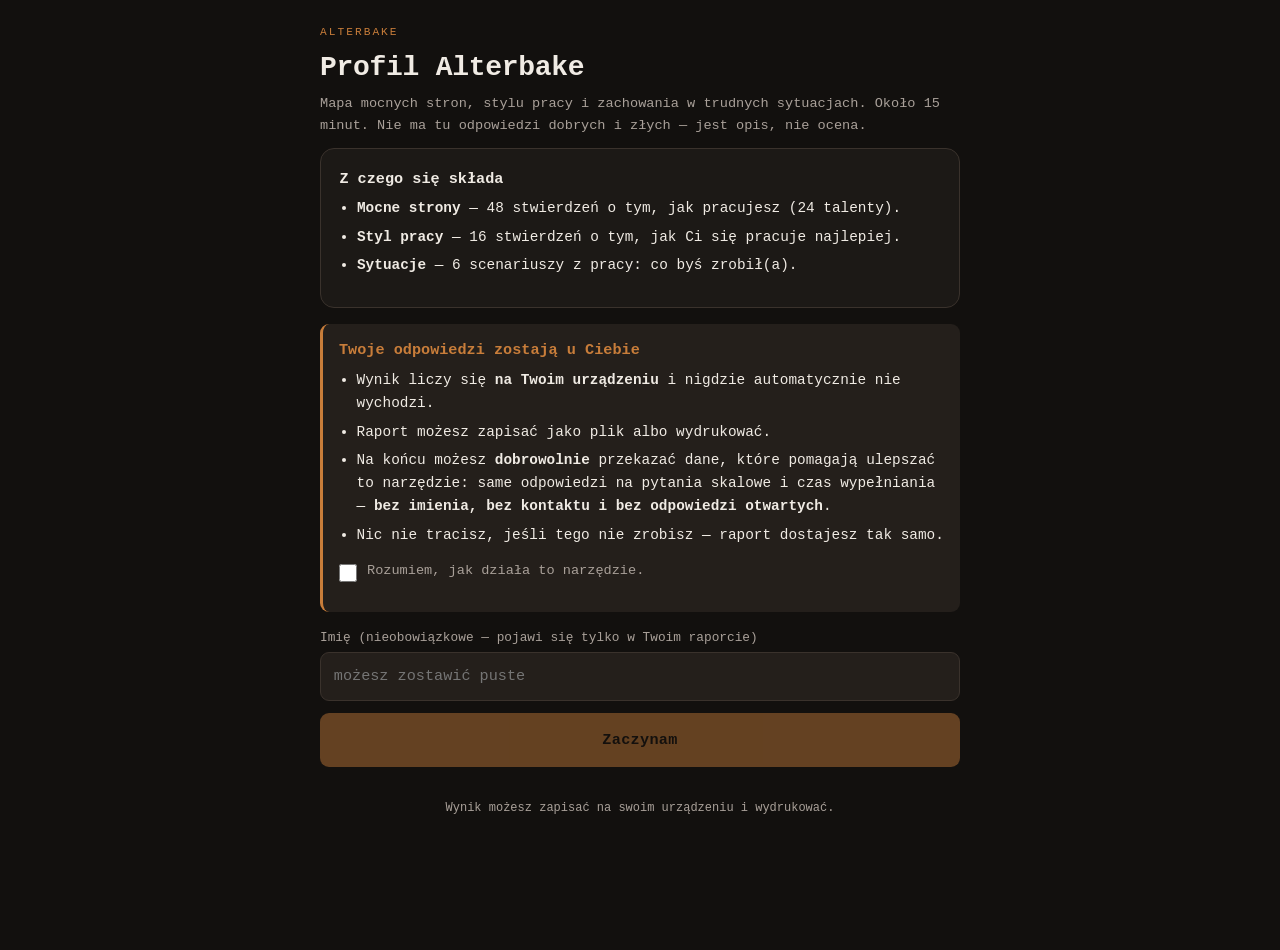
==== site/test/index.html @ a2e0cf15 "Kurs rzemiosła w standardzie podręcznikowym + izolacja kluczy Publikacja z monorepo `alterbake-os` p" ====
<!DOCTYPE html>
<html lang="pl">
<head>
<meta charset="UTF-8">
<meta name="viewport" content="width=device-width, initial-scale=1.0, viewport-fit=cover">
<meta name="robots" content="noindex">
<title>Profil Alterbake · Akademia</title>
<!--
  PROFIL ALTERBAKE — jedno narzędzie zamiast dwóch (decyzja Piotra 18.08.2026,
  wariant 4A; redteam `docs/REDTEAM-MODULY-2026-08-18.md`, M-06/M-07/M-11).

  Zastępuje Mapę Potencjału (index.html) i Profil Pracy (profil-pracy-mvp.html),
  biorąc z każdego to, czego drugi nie miał:
    · z Mapy    — pozycje odwrócone, wykrywanie sprzeczności z tiebreakerami,
                  ocena wiarygodności próbki, wymiary charakteru,
    · z Profilu — scenariusze sytuacyjne.
  Pytania otwarte usunięte 20.08.2026 (decyzja Piotra; redteam
  docs/REDTEAM-PROFIL-2026-08-20.md) — materiał do rozmowy niosą pytania
  pogłębiające w raporcie, zadawane na żywo, nie w formularzu.

  Trzy pliki, jedna odpowiedzialność każdy:
    profil/dane.js    — treść (GENEROWANA ze źródeł: tools/generuj-dane-profilu.mjs),
    profil/scoring.js — punktacja (moduł z testami: profil/scoring.test.mjs),
    ten plik          — przebieg i raport.

  Dwa reżimy danych (decyzja Piotra):
    · zespol    — pełny wynik trafia do właściciela: to jest warunek używania
                  narzędzia w pracy i mówimy o tym wprost przed startem,
    · publiczny — raport zostaje u osoby badanej; przekazanie danych do
                  ulepszania narzędzia jest DOBROWOLNE, anonimowe i bez
                  odpowiedzi otwartych. Wersja publiczna Akademii jest
                  generowana z tego pliku (tools/generuj-profil-publiczny.mjs).
-->
<style>
*,*::before,*::after{box-sizing:border-box;margin:0;padding:0}
:root{
  --tlo:#12100e; --karta:#1c1916; --karta-2:#241f1b;
  --tekst:#f0ebe4; --tekst-cichy:#a9a099; --linia:#3a322c;
  --akcent:#c87d3a; --akcent-tlo:rgba(200,125,58,.14);
  --ok:#5ab87a; --uwaga:#d9a441; --alarm:#c85a5a;
  --r:14px; --r-s:9px;
}
body{
  font-family:ui-monospace,'SF Mono',Menlo,Consolas,monospace;
  background:var(--tlo); color:var(--tekst); line-height:1.6;
  min-height:100vh;min-height:100dvh; padding:0 0 4rem;
  -webkit-text-size-adjust:100%;
}
.ekran{display:none;padding:1.5rem 1rem 2rem}
.ekran.aktywny{display:block}
.kontener{max-width:640px;margin:0 auto}
.kontener-szeroki{max-width:880px;margin:0 auto}

h1{font-size:clamp(1.3rem,5vw,1.75rem);font-weight:700;line-height:1.25;margin-bottom:.5rem;letter-spacing:-.01em}
h2{font-size:1.1rem;font-weight:700;margin:1.5rem 0 .6rem}
h3{font-size:.95rem;font-weight:700;margin-bottom:.35rem}
p{margin-bottom:.75rem}
.nadtytul{font-size:.7rem;letter-spacing:.18em;text-transform:uppercase;color:var(--akcent);margin-bottom:.5rem}
.cichy{color:var(--tekst-cichy);font-size:.85rem}
.mini{font-size:.78rem}

.karta{background:var(--karta);border:1px solid var(--linia);border-radius:var(--r);padding:1.1rem 1.15rem;margin-bottom:1rem}
.karta-akcent{border-color:var(--akcent);background:var(--akcent-tlo)}

button{font:inherit;cursor:pointer;border:none;border-radius:var(--r-s);transition:filter .15s,border-color .15s}
button:disabled{opacity:.45;cursor:not-allowed}
.glowny{width:100%;background:var(--akcent);color:#17120d;font-weight:700;padding:.95rem 1rem;font-size:.95rem;letter-spacing:.02em}
.glowny:hover:not(:disabled){filter:brightness(1.08)}
.drugi{background:transparent;color:var(--tekst);border:1px solid var(--linia);padding:.7rem 1rem;font-size:.85rem}
.drugi:hover{border-color:var(--akcent)}
/* Wybór przy wznowieniu przerwanego podejścia: na telefonie jeden pod drugim,
   na szerokim ekranie obok siebie — oba muszą być równie łatwe do trafienia,
   bo żaden nie jest „tym właściwym". */
.rzad-akcji{display:flex;gap:.6rem;flex-wrap:wrap;margin-top:.8rem}
.rzad-akcji button{flex:1 1 12rem;min-height:44px}
.rzad{display:flex;gap:.5rem;flex-wrap:wrap;margin-top:.75rem}
.rzad>button{flex:1 1 auto;min-width:9rem}

label{display:block;margin-bottom:.75rem}
label>span{display:block;font-size:.8rem;color:var(--tekst-cichy);margin-bottom:.25rem}
input[type=text],input[type=email],textarea,select{
  width:100%;font:inherit;font-size:.95rem;padding:.7rem .8rem;border-radius:var(--r-s);
  background:var(--karta-2);border:1px solid var(--linia);color:var(--tekst)
}
input:focus,textarea:focus,select:focus{outline:2px solid var(--akcent);outline-offset:1px}
textarea{min-height:5.5rem;resize:vertical;line-height:1.5}

.postep{height:4px;background:var(--linia);border-radius:2px;margin-bottom:1.25rem;overflow:hidden}
.postep-wypelnienie{height:100%;background:var(--akcent);transition:width .3s ease}
.licznik{font-size:.75rem;color:var(--tekst-cichy);margin-bottom:.4rem;letter-spacing:.05em}

.pytanie{font-size:1.05rem;line-height:1.5;margin-bottom:.35rem}
.podpowiedz{font-size:.78rem;color:var(--tekst-cichy);margin-bottom:1rem;padding-left:.7rem;border-left:2px solid var(--linia)}
.skala{display:flex;flex-direction:column;gap:.4rem}
.skala button{background:var(--karta-2);border:1px solid var(--linia);color:var(--tekst);
  padding:.8rem .9rem;text-align:left;display:flex;align-items:center;gap:.7rem;font-size:.9rem}
.skala button:hover{border-color:var(--akcent)}
.skala button.wybrany{border-color:var(--akcent);background:var(--akcent-tlo)}
.skala .ikona{width:2.1rem;color:var(--akcent);font-size:.8rem;flex:none}

.opcja{background:var(--karta-2);border:1px solid var(--linia);color:var(--tekst);
  padding:.85rem .9rem;text-align:left;width:100%;margin-bottom:.5rem;font-size:.9rem;line-height:1.45}
.opcja:hover{border-color:var(--akcent)}
.opcja.wybrany{border-color:var(--akcent);background:var(--akcent-tlo)}

.pasek-obszaru{margin-bottom:.85rem}
.pasek-glowa{display:flex;justify-content:space-between;align-items:baseline;font-size:.85rem;margin-bottom:.25rem;gap:.5rem}
.pasek-glowa b{font-weight:700}
.pasek-tor{height:8px;background:var(--karta-2);border-radius:4px;overflow:hidden}
.pasek-wyp{height:100%;background:var(--akcent);border-radius:4px}
.pasek-wyp.mocny{background:var(--ok)}
.pasek-wyp.slaby{background:var(--uwaga)}

.os{margin-bottom:.9rem}
.os-glowa{display:flex;justify-content:space-between;font-size:.75rem;color:var(--tekst-cichy);margin-bottom:.2rem}
.os-tor{position:relative;height:6px;background:var(--karta-2);border-radius:3px}
.os-srodek{position:absolute;left:50%;top:-3px;width:1px;height:12px;background:var(--linia)}
.os-kropka{position:absolute;top:-3px;width:12px;height:12px;border-radius:50%;background:var(--akcent);transform:translateX(-50%)}
.os-nazwa{font-size:.85rem;font-weight:700;margin-bottom:.25rem}

.plakietka{display:inline-block;font-size:.7rem;font-weight:700;letter-spacing:.04em;
  padding:.2rem .55rem;border-radius:999px;background:var(--akcent-tlo);color:var(--akcent);margin-left:.4rem}
.plakietka.ok{background:rgba(90,184,122,.16);color:var(--ok)}
.plakietka.uwaga{background:rgba(217,164,65,.16);color:var(--uwaga)}
.plakietka.alarm{background:rgba(200,90,90,.16);color:var(--alarm)}

ul,ol{margin:0 0 .75rem 1.1rem}
li{margin-bottom:.35rem;font-size:.9rem}
.lista-czysta{list-style:none;margin-left:0}

.zgoda{background:var(--karta-2);border-left:3px solid var(--akcent);padding:.9rem 1rem;border-radius:var(--r-s);margin-bottom:1rem}
.zgoda h3{color:var(--akcent)}
.zgoda ul{margin-top:.4rem}
.pole-zgody{display:flex;gap:.6rem;align-items:flex-start;margin-top:.9rem;cursor:pointer}
.pole-zgody input{width:1.15rem;height:1.15rem;margin-top:.15rem;flex:none;accent-color:var(--akcent)}
.pole-zgody span{font-size:.85rem;line-height:1.45}

.stopka-info{font-size:.75rem;color:var(--tekst-cichy);text-align:center;margin-top:2rem;line-height:1.6}
.komunikat{padding:.7rem .9rem;border-radius:var(--r-s);font-size:.85rem;margin-top:.75rem}
.komunikat.ok{background:rgba(90,184,122,.14);color:var(--ok)}
.komunikat.uwaga{background:rgba(217,164,65,.14);color:var(--uwaga)}

@media print{
  body{background:#fff;color:#000}
  .ekran{display:none!important}
  .ekran.aktywny{display:block!important}
  button,.bez-druku{display:none!important}
  .karta{border:1px solid #ccc;background:#fff;break-inside:avoid}
  .cichy,.mini{color:#444}
}
</style>
</head>
<body>

<!-- ══════════ 1. START + ZGODA ══════════ -->
<section id="ekran-start" class="ekran aktywny">
  <div class="kontener">
    <div class="nadtytul">Alterbake</div>
    <h1>Profil Alterbake</h1>
    <p class="cichy">Mapa mocnych stron, stylu pracy i zachowania w trudnych sytuacjach.
      Około 15 minut. Nie ma tu odpowiedzi dobrych i złych — jest opis, nie ocena.</p>

    <div class="karta">
      <h3>Z czego się składa</h3>
      <ul>
        <li><b>Mocne strony</b> — 48 stwierdzeń o tym, jak pracujesz (24 talenty).</li>
        <li><b>Styl pracy</b> — 16 stwierdzeń o tym, jak Ci się pracuje najlepiej.</li>
        <li><b>Sytuacje</b> — 6 scenariuszy z pracy: co byś zrobił(a).</li>
      </ul>
    </div>

    <div id="blok-wznowienia"></div>

    <div id="blok-zgody"></div>

    <div id="pola-osoby">
      <label><span>Imię (jak mamy się do Ciebie zwracać)</span>
        <input type="text" id="pole-imie" autocomplete="given-name" maxlength="60" placeholder="np. Anna"></label>
      <label><span>Stanowisko lub rola</span>
        <input type="text" id="pole-rola" autocomplete="organization-title" maxlength="60" placeholder="np. Obsługa / Piekarz"></label>
    </div>

    <button class="glowny" id="btn-start" disabled>Zaczynam</button>
    <p class="stopka-info">Wynik możesz zapisać na swoim urządzeniu i wydrukować.</p>
  </div>
</section>

<!-- ══════════ 2. ANKIETA (talenty, charakter) ══════════ -->
<section id="ekran-ankieta" class="ekran">
  <div class="kontener">
    <div class="licznik" id="ankieta-licznik"></div>
    <div class="postep"><div class="postep-wypelnienie" id="ankieta-postep"></div></div>
    <div class="karta">
      <div class="pytanie" id="ankieta-tresc"></div>
      <div class="podpowiedz" id="ankieta-podpowiedz"></div>
      <div class="skala" id="ankieta-skala"></div>
    </div>
    <div class="rzad">
      <button class="drugi" id="ankieta-wstecz">← Poprzednie</button>
    </div>
  </div>
</section>

<!-- ══════════ 3. TIEBREAKERY ══════════ -->
<section id="ekran-tiebreak" class="ekran">
  <div class="kontener">
    <div class="licznik" id="tb-licznik"></div>
    <div class="karta karta-akcent">
      <h3>Dopytujemy o konkret</h3>
      <p class="mini">Twoje odpowiedzi w tym obszarze wskazywały w dwie strony naraz.
        To normalne — deklaracja o sobie bywa mniej dokładna niż wspomnienie konkretnej sytuacji.
        Dlatego pytamy o to, co się wydarzyło.</p>
    </div>
    <div class="karta">
      <div class="pytanie" id="tb-tresc"></div>
      <div class="podpowiedz" id="tb-podpowiedz"></div>
      <div id="tb-opcje"></div>
    </div>
  </div>
</section>

<!-- ══════════ 4. SCENARIUSZE ══════════ -->
<section id="ekran-scenariusze" class="ekran">
  <div class="kontener">
    <div class="licznik" id="sc-licznik"></div>
    <div class="postep"><div class="postep-wypelnienie" id="sc-postep"></div></div>
    <div class="karta">
      <div class="pytanie" id="sc-tresc"></div>
      <p class="podpowiedz">Wybierz to, co realnie byś zrobił(a) — nie to, co brzmi najlepiej.</p>
      <div id="sc-opcje"></div>
    </div>
  </div>
</section>

<!-- ══════════ 5. RAPORT ══════════ -->
<section id="ekran-raport" class="ekran">
  <div class="kontener-szeroki" id="raport-tresc"></div>
</section>

<script src="profil/dane.js"></script>
<script src="profil/scoring.js"></script>
<script>
(function () {
  "use strict";

  var D = window.ProfilDane, S = window.ProfilScoring;
  var KLUCZ_WYNIKOW = "akademia_work_profile_wyniki_v1";
  var KLUCZ_ROBOCZY = "akademia_profil_stan_v1";

  /* REŻIM: „zespol" w firmowym OS, „publiczny" w wersji dla osób z zewnątrz.
     Wersję publiczną generuje tools/generuj-profil-publiczny.mjs, podmieniając
     tę stałą i klucze zapisu — treść i punktacja zostają te same, żeby kopie
     nie mogły się rozjechać (redteam M-06). */
  var REZIM = "publiczny";

  var stan = {
    imie: "", rola: "",
    odpowiedzi: {},        /* stwierdzenia talentów i charakteru */
    tiebreakery: {},       /* talent → agree|dk|disagree */
    scenariusze: {},       /* id scenariusza → id opcji */
    kolejnosc: [],         /* wylosowana kolejność pozycji ankiety */
    doRozstrzygniecia: [],
    krok: 0, krokTb: 0, krokSc: 0,
    start: null,
    zapisano: null,        /* kiedy ostatnio zapisano stan roboczy (wznowienie) */
    zgodaPrzekazania: false
  };

  /* ── narzędzia ── */
  function el(id) { return document.getElementById(id); }
  function esc(s) {
    return String(s == null ? "" : s).replace(/[&<>"]/g, function (c) {
      return { "&": "&amp;", "<": "&lt;", ">": "&gt;", '"': "&quot;" }[c];
    });
  }
  function pokaz(idEkranu) {
    var ekrany = document.querySelectorAll(".ekran");
    for (var i = 0; i < ekrany.length; i++) ekrany[i].classList.remove("aktywny");
    el(idEkranu).classList.add("aktywny");
    window.scrollTo(0, 0);
  }
  /* Tasowanie Fishera–Yatesa: stała kolejność pozwalała zapamiętać ciąg
     odpowiedzi i porównywać wyniki między osobami po samej pozycji. */
  function potasuj(tab) {
    var t = tab.slice();
    for (var i = t.length - 1; i > 0; i--) {
      var j = Math.floor(Math.random() * (i + 1));
      var x = t[i]; t[i] = t[j]; t[j] = x;
    }
    return t;
  }
  /* Stan roboczy niesie ZNACZNIK ZAPISU, bo bez niego wznowienie fałszowałoby
     wiarygodność: ocena liczy sekundy na pozycję z `stan.start`, czyli z zegara
     ściennego. Test przerwany na dwie godziny wyszedłby „rozważny", choć nikt
     przy nim wtedy nie siedział. Przy wznowieniu przesuwamy `start` o długość
     przerwy — mierzony zostaje CZAS PRZY TEŚCIE, nie czas od rozpoczęcia. */
  function zapiszRoboczy() {
    try {
      stan.zapisano = Date.now();
      localStorage.setItem(KLUCZ_ROBOCZY, JSON.stringify(stan));
    } catch (e) {}
  }
  function wyczyscRoboczy() {
    try { localStorage.removeItem(KLUCZ_ROBOCZY); } catch (e) {}
  }

  /* ── 1. START ── */
  var TEKST_ZGODY = {
    zespol: {
      naglowek: "Co się dzieje z Twoimi odpowiedziami",
      punkty: [
        "Pełny wynik — wszystkie odpowiedzi i wynik liczbowy — trafia do <b>Piotra (właściciela Alterbake)</b>.",
        "Służy do rozmowy o Twojej pracy i rozwoju: dobierania zadań, planu szkoleń i tego, jak z Tobą pracować.",
        "Wynik <b>nie jest oceną pracy</b> ani podstawą decyzji kadrowej sam z siebie — jest punktem wyjścia do rozmowy.",
        "Test możesz powtórzyć po kilku tygodniach, żeby zobaczyć zmianę."
      ],
      zgoda: "Rozumiem, że mój wynik razem z odpowiedziami trafia do właściciela i będzie używany do rozmowy o mojej pracy i rozwoju."
    },
    publiczny: {
      naglowek: "Twoje odpowiedzi zostają u Ciebie",
      punkty: [
        "Wynik liczy się <b>na Twoim urządzeniu</b> i nigdzie automatycznie nie wychodzi.",
        "Raport możesz zapisać jako plik albo wydrukować.",
        "Na końcu możesz <b>dobrowolnie</b> przekazać dane, które pomagają ulepszać to narzędzie: same odpowiedzi na pytania skalowe i czas wypełniania — <b>bez imienia, bez kontaktu i bez odpowiedzi otwartych</b>.",
        "Nic nie tracisz, jeśli tego nie zrobisz — raport dostajesz tak samo."
      ],
      zgoda: "Rozumiem, jak działa to narzędzie."
    }
  };

  /* ── WZNOWIENIE PRZERWANEGO PODEJŚCIA (PROFIL-WZNOW) ──
     Do 23.08.2026 stan roboczy był ZAPISYWANY i KASOWANY, ale nigdy nie
     odczytywany — odświeżenie strony w połowie kasowało wszystko. Przy 64
     stwierdzeniach, 6 sytuacjach i wypełnianiu na TELEFONIE to nie jest
     przypadek brzegowy: system operacyjny sam ubija kartę w tle, gdy zadzwoni
     telefon albo ktoś przełączy aplikację.

     [ZAŁOŻENIE] Okno wznowienia: 24 godziny. Krócej byłoby wrogie (ktoś wraca
     po zmianie), dłużej — nieuczciwe: odpowiedzi sprzed tygodnia to inny
     nastrój i w praktyce inna osoba. Do rozstrzygnięcia przez Piotra razem
     z pytaniem, czy test ma być robiony ZA JEDNYM RAZEM (PROFIL-WZNOW).

     Wyboru NIE podejmujemy za człowieka: pokazujemy, ile ma zrobione i sprzed
     kiedy, i pytamy. Ciche wznowienie mieszałoby dwa podejścia bez jego wiedzy. */
  var OKNO_WZNOWIENIA_MS = 24 * 60 * 60 * 1000;

  function czytajRoboczy() {
    try {
      var surowy = localStorage.getItem(KLUCZ_ROBOCZY);
      if (!surowy) return null;
      var z = JSON.parse(surowy);
      if (!z || typeof z !== "object") return null;
      /* Bez kolejności i bez znacznika czasu nie ma czego wznawiać — taki wpis
         pochodzi sprzed tej wersji albo jest uszkodzony. */
      if (!z.kolejnosc || !z.kolejnosc.length || !z.zapisano) return null;
      if (Date.now() - z.zapisano > OKNO_WZNOWIENIA_MS) return null;
      var ile = Object.keys(z.odpowiedzi || {}).length;
      if (!ile) return null;
      return { stan: z, odpowiedzi: ile, wszystkich: z.kolejnosc.length, przerwa: Date.now() - z.zapisano };
    } catch (e) { return null; }
  }

  function odKiedy(ms) {
    var min = Math.round(ms / 60000);
    if (min < 1) return "przed chwilą";
    if (min < 60) return "sprzed " + min + " min";
    var godz = Math.round(min / 60);
    return godz === 1 ? "sprzed godziny" : "sprzed " + godz + " godz.";
  }

  /* Który ekran ma wrócić — ten, na którym człowiek skończył. */
  function ekranStanu(z) {
    if (z.krok < z.kolejnosc.length) return "ankieta";
    if ((z.doRozstrzygniecia || []).length && z.krokTb < z.doRozstrzygniecia.length) return "tiebreak";
    return "scenariusze";
  }

  function rysujWznowienie() {
    var w = czytajRoboczy();
    var box = el("blok-wznowienia");
    if (!box) return;
    if (!w) { box.innerHTML = ""; return; }
    box.innerHTML =
      '<div class="zgoda"><h3>Masz zaczęty profil</h3>' +
      "<p>Odpowiedzi " + odKiedy(w.przerwa) + ": <b>" + w.odpowiedzi + " z " + w.wszystkich +
      "</b>. Możesz wrócić tam, gdzie skończył(a)eś, albo zacząć od nowa.</p>" +
      '<div class="rzad-akcji">' +
      '<button class="glowny" id="btn-wznow">Wróć do zaczętego</button>' +
      '<button class="drugi" id="btn-od-nowa">Zacznij od nowa</button></div></div>';

    el("btn-wznow").addEventListener("click", function () {
      var z = w.stan;
      /* Przerwa nie może udawać namysłu — przesuwamy start o jej długość,
         więc „sekund na pozycję" dalej mierzy czas PRZY teście. */
      z.start = (z.start || Date.now()) + (Date.now() - z.zapisano);
      for (var k in z) if (Object.prototype.hasOwnProperty.call(z, k)) stan[k] = z[k];
      var gdzie = ekranStanu(stan);
      if (gdzie === "ankieta") { pokaz("ekran-ankieta"); rysujAnkiete(); }
      else if (gdzie === "tiebreak") { pokaz("ekran-tiebreak"); rysujTiebreak(); }
      else { pokaz("ekran-scenariusze"); rysujScenariusz(); }
    });
    el("btn-od-nowa").addEventListener("click", function () {
      wyczyscRoboczy();
      box.innerHTML = "";
    });
  }

  function rysujStart() {
    var t = TEKST_ZGODY[REZIM];
    el("blok-zgody").innerHTML =
      '<div class="zgoda"><h3>' + esc(t.naglowek) + "</h3><ul>" +
      t.punkty.map(function (p) { return "<li>" + p + "</li>"; }).join("") +
      "</ul>" +
      '<label class="pole-zgody"><input type="checkbox" id="pole-zgoda">' +
      "<span>" + esc(t.zgoda) + "</span></label></div>";

    if (REZIM === "publiczny") {
      /* Osoba spoza firmy nie musi się przedstawiać — imię nie jest do
         niczego potrzebne, a każde zbierane pole trzeba umieć uzasadnić. */
      el("pola-osoby").innerHTML =
        '<label><span>Imię (nieobowiązkowe — pojawi się tylko w Twoim raporcie)</span>' +
        '<input type="text" id="pole-imie" maxlength="60" placeholder="możesz zostawić puste"></label>';
    }

    var zgoda = el("pole-zgoda"), btn = el("btn-start");
    zgoda.addEventListener("change", function () { btn.disabled = !zgoda.checked; });
    btn.addEventListener("click", function () {
      stan.imie = (el("pole-imie") && el("pole-imie").value.trim()) || "";
      stan.rola = (el("pole-rola") && el("pole-rola").value.trim()) || "";
      stan.start = Date.now();
      /* Talenty i charakter idą w jednej, wspólnie potasowanej serii —
         przeplecenie utrudnia „strategię" typu odpowiadam wszędzie tak samo. */
      stan.kolejnosc = potasuj(
        D.STWIERDZENIA.map(function (s) { return { rodzaj: "talent", poz: s }; })
          .concat(D.STWIERDZENIA_CHARAKTERU.map(function (s) { return { rodzaj: "charakter", poz: s }; }))
      );
      stan.krok = 0;
      pokaz("ekran-ankieta");
      rysujAnkiete();
    });
  }

  /* ── 2. ANKIETA ── */
  function rysujAnkiete() {
    var poz = stan.kolejnosc[stan.krok];
    if (!poz) return przejdzDoTiebreakerow();
    var s = poz.poz;
    el("ankieta-licznik").textContent = "Pytanie " + (stan.krok + 1) + " z " + stan.kolejnosc.length;
    el("ankieta-postep").style.width = ((stan.krok / stan.kolejnosc.length) * 100) + "%";
    el("ankieta-tresc").textContent = s.tekst;
    var podpowiedz = s.podpowiedz || "";
    el("ankieta-podpowiedz").textContent = podpowiedz;
    el("ankieta-podpowiedz").style.display = podpowiedz ? "" : "none";

    var wybrane = stan.odpowiedzi[s.id];
    el("ankieta-skala").innerHTML = D.LIKERT.map(function (o) {
      return '<button data-v="' + esc(o.v) + '"' + (wybrane === o.v ? ' class="wybrany"' : "") + ">" +
        '<span class="ikona">' + esc(o.ico) + "</span><span>" + esc(o.lbl) + "</span></button>";
    }).join("");

    Array.prototype.forEach.call(el("ankieta-skala").querySelectorAll("button"), function (b) {
      b.addEventListener("click", function () {
        stan.odpowiedzi[s.id] = b.getAttribute("data-v");
        stan.krok++;
        zapiszRoboczy();
        rysujAnkiete();
      });
    });
    el("ankieta-wstecz").style.visibility = stan.krok > 0 ? "visible" : "hidden";
  }

  el("ankieta-wstecz").addEventListener("click", function () {
    if (stan.krok > 0) { stan.krok--; rysujAnkiete(); }
  });

  /* ── 3. TIEBREAKERY (tylko dla sprzecznych talentów) ── */
  function przejdzDoTiebreakerow() {
    var stwierdzeniaTalentow = D.STWIERDZENIA;
    stan.doRozstrzygniecia = S.talentySprzeczne(stwierdzeniaTalentow, stan.odpowiedzi)
      .filter(function (t) {
        return D.TIEBREAKERY.some(function (tb) { return tb.t === t; });
      });
    stan.krokTb = 0;
    if (!stan.doRozstrzygniecia.length) return przejdzDoScenariuszy();
    pokaz("ekran-tiebreak");
    rysujTiebreak();
  }

  function rysujTiebreak() {
    var talent = stan.doRozstrzygniecia[stan.krokTb];
    if (!talent) return przejdzDoScenariuszy();
    var tb = D.TIEBREAKERY.filter(function (x) { return x.t === talent; })[0];
    el("tb-licznik").textContent = "Dopytanie " + (stan.krokTb + 1) + " z " + stan.doRozstrzygniecia.length;
    el("tb-tresc").textContent = tb.txt;
    el("tb-podpowiedz").textContent = tb.ex || tb.hint || "";

    var opcje = [
      { v: "agree", txt: tb.a },
      { v: "disagree", txt: tb.b }
    ];
    if (tb.m) opcje.push({ v: "dk", txt: tb.m });
    else opcje.push({ v: "dk", txt: "Nie potrafię tego jednoznacznie powiedzieć" });

    el("tb-opcje").innerHTML = opcje.map(function (o) {
      return '<button class="opcja" data-v="' + esc(o.v) + '">' + esc(o.txt) + "</button>";
    }).join("");
    Array.prototype.forEach.call(el("tb-opcje").querySelectorAll("button"), function (b) {
      b.addEventListener("click", function () {
        stan.tiebreakery[talent] = b.getAttribute("data-v");
        stan.krokTb++;
        zapiszRoboczy();
        rysujTiebreak();
      });
    });
  }

  /* ── 4. SCENARIUSZE ── */
  function przejdzDoScenariuszy() {
    stan.krokSc = 0;
    pokaz("ekran-scenariusze");
    rysujScenariusz();
  }

  function rysujScenariusz() {
    var sc = D.SCENARIUSZE[stan.krokSc];
    if (!sc) return policzIPokaz();
    el("sc-licznik").textContent = "Sytuacja " + (stan.krokSc + 1) + " z " + D.SCENARIUSZE.length;
    el("sc-postep").style.width = ((stan.krokSc / D.SCENARIUSZE.length) * 100) + "%";
    el("sc-tresc").textContent = sc.tresc;
    /* Kolejność opcji losowana przy każdym podejściu — inaczej „pierwsza
       zwykle jest najlepsza" staje się skuteczną strategią bez czytania. */
    el("sc-opcje").innerHTML = potasuj(sc.opcje).map(function (o) {
      return '<button class="opcja" data-id="' + esc(o.id) + '">' + esc(o.tekst) + "</button>";
    }).join("");
    Array.prototype.forEach.call(el("sc-opcje").querySelectorAll("button"), function (b) {
      b.addEventListener("click", function () {
        stan.scenariusze[sc.id] = b.getAttribute("data-id");
        stan.krokSc++;
        zapiszRoboczy();
        rysujScenariusz();
      });
    });
  }

  /* ── 5. WYNIK I RAPORT ── */
  function policz() {
    var idTalentow = Object.keys(D.TALENTY);
    var idObszarow = Object.keys(D.OBSZARY);
    var talenty = S.policzTalenty(D.STWIERDZENIA, stan.odpowiedzi, idTalentow);
    talenty = S.zastosujTiebreakery(talenty, stan.tiebreakery);
    var charakter = S.policzCharakter(D.STWIERDZENIA_CHARAKTERU, stan.odpowiedzi, Object.keys(D.WYMIARY_CHARAKTERU));
    var zeScenariuszy = S.policzScenariusze(D.SCENARIUSZE, stan.scenariusze, idObszarow);
    var obszary = S.policzObszary(talenty, zeScenariuszy, D.MAPOWANIE_OBSZAROW);

    var pozycji = stan.kolejnosc.length;
    var odpowiedzi = Object.keys(stan.odpowiedzi).length;
    var niewiem = Object.keys(stan.odpowiedzi).filter(function (k) { return stan.odpowiedzi[k] === "n"; }).length;
    var wiarygodnosc = S.ocenWiarygodnosc({
      pozycji: pozycji,
      odpowiedzi: odpowiedzi,
      niewiem: niewiem,
      sekundy: stan.start ? Math.round((Date.now() - stan.start) / 1000) : 0,
      nierozwiazaneSprzecznosci: stan.doRozstrzygniecia.filter(function (t) {
        return !stan.tiebreakery[t];
      }).length
    });
    return { talenty: talenty, charakter: charakter, zeScenariuszy: zeScenariuszy, obszary: obszary, wiarygodnosc: wiarygodnosc };
  }

  function archetyp(talenty) {
    var najlepszy = null;
    D.ARCHETYPY.forEach(function (a) {
      var rdzen = a.core.filter(function (t) { return typeof talenty[t] === "number"; });
      if (!rdzen.length) return;
      var srednia = rdzen.reduce(function (s, t) { return s + talenty[t]; }, 0) / rdzen.length;
      if (!najlepszy || srednia > najlepszy.srednia) najlepszy = { a: a, srednia: srednia };
    });
    return najlepszy;
  }

  function dopasowanieRol(talenty) {
    return Object.keys(D.ROLE).map(function (id) {
      var r = D.ROLE[id], suma = 0, maks = 0;
      Object.keys(r.weights).forEach(function (t) {
        var w = r.weights[t];
        maks += w * 4;
        suma += w * (typeof talenty[t] === "number" ? talenty[t] : 0);
      });
      var proc = maks > 0 ? Math.max(0, Math.round((suma / maks) * 100)) : 0;
      return { nazwa: r.name, tag: r.tag, opis: r.desc, procent: proc };
    }).sort(function (a, b) { return b.procent - a.procent; });
  }

  function pasekObszaru(nazwa, wartosc) {
    var klasa = wartosc >= 70 ? "mocny" : (wartosc < 45 ? "slaby" : "");
    return '<div class="pasek-obszaru"><div class="pasek-glowa"><span>' + esc(nazwa) +
      "</span><b>" + wartosc + "</b></div><div class=\"pasek-tor\"><div class=\"pasek-wyp " + klasa +
      '" style="width:' + wartosc + '%"></div></div></div>';
  }

  function osCharakteru(id, wartosc) {
    var w = D.WYMIARY_CHARAKTERU[id];
    if (!w) return "";
    var pozycja = ((wartosc + 2) / 4) * 100;
    return '<div class="os"><div class="os-nazwa">' + esc(w.name) + "</div>" +
      '<div class="os-glowa"><span>' + esc(w.lo) + "</span><span>" + esc(w.hi) + "</span></div>" +
      '<div class="os-tor"><div class="os-srodek"></div><div class="os-kropka" style="left:' + pozycja + '%"></div></div></div>';
  }

  function policzIPokaz() {
    var w = policz();
    var rekord = S.zbudujRekord({
      rezim: REZIM,
      osoba: { imie: stan.imie, rola: stan.rola },
      obszary: w.obszary,
      charakter: w.charakter,
      talenty: w.talenty,
      zeScenariuszy: w.zeScenariuszy,
      wiarygodnosc: w.wiarygodnosc,
      odpowiedzi: stan.odpowiedzi,
      sekundy: stan.start ? Math.round((Date.now() - stan.start) / 1000) : null
    });

    /* Zapis do wspólnego klucza WYŁĄCZNIE w reżimie zespołowym: to jest
       ta „cena korzystania", o której mówi ekran startowy. W wersji
       publicznej nic nie wychodzi bez osobnego kliknięcia. */
    var zapisano = false;
    if (REZIM === "zespol") zapisano = zapiszDoWspolnegoKlucza(rekord);

    rysujRaport(w, rekord, zapisano);
    wyczyscRoboczy();
    pokaz("ekran-raport");
  }

  function zapiszDoWspolnegoKlucza(rekord) {
    try {
      var surowy = localStorage.getItem(KLUCZ_WYNIKOW);
      var log = surowy ? JSON.parse(surowy) : [];
      if (!Array.isArray(log)) log = [];
      localStorage.setItem(KLUCZ_WYNIKOW, JSON.stringify(S.dopiszWynik(log, rekord)));
      return true;
    } catch (e) { return false; }
  }

  function pobierzJako(nazwa, tresc, typ) {
    var blob = new Blob([tresc], { type: typ || "application/json" });
    var url = URL.createObjectURL(blob);
    var a = document.createElement("a");
    a.href = url; a.download = nazwa;
    document.body.appendChild(a); a.click();
    document.body.removeChild(a);
    setTimeout(function () { URL.revokeObjectURL(url); }, 1000);
  }

  function rysujRaport(w, rekord, zapisano) {
    var talentyPosortowane = Object.keys(w.talenty).sort(function (a, b) { return w.talenty[b] - w.talenty[a]; });
    var mocne = talentyPosortowane.slice(0, 5);
    var doWzmocnienia = talentyPosortowane.slice(-3).reverse();
    var arch = archetyp(w.talenty);
    var role = dopasowanieRol(w.talenty);
    var obszaryPosortowane = Object.keys(w.obszary).sort(function (a, b) { return w.obszary[b] - w.obszary[a]; });
    var najslabsze = obszaryPosortowane.slice(-3).reverse();

    var html = "";
    html += '<div class="nadtytul">Profil Alterbake</div><h1>' +
      (stan.imie ? esc(stan.imie) : "Twój profil") + "</h1>" +
      '<p class="cichy">' + (stan.rola ? esc(stan.rola) + " · " : "") +
      new Date().toLocaleDateString("pl-PL") + "</p>";

    /* Wiarygodność na samej górze — wynik bez tej ramki bywa czytany
       jak pomiar, którym nie jest. */
    var klasaW = w.wiarygodnosc.poziom === "wysoka" ? "ok" : (w.wiarygodnosc.poziom === "niska" ? "alarm" : "uwaga");
    html += '<div class="karta"><h3>Jak czytać ten wynik' +
      '<span class="plakietka ' + klasaW + '">wiarygodność: ' + esc(w.wiarygodnosc.poziom) + "</span></h3>" +
      '<p class="mini cichy">To opis sposobu pracy, nie ocena człowieka i nie wyrok. ' +
      "Najwięcej wart jest jako punkt wyjścia do rozmowy — zwłaszcza tam, gdzie się z nim nie zgadzasz.</p>" +
      (w.wiarygodnosc.uwagi.length
        ? '<ul class="mini">' + w.wiarygodnosc.uwagi.map(function (u) { return "<li>" + esc(u) + "</li>"; }).join("") + "</ul>"
        : '<p class="mini">Test wypełniony spokojnie i w komplecie — wynik można traktować poważnie.</p>') +
      "</div>";

    if (arch) {
      html += '<div class="karta karta-akcent"><div class="nadtytul">Najbliższy typ</div>' +
        "<h2 style=\"margin-top:0\">" + esc(arch.a.icon || "") + " " + esc(arch.a.name) + "</h2>" +
        "<p>" + esc(arch.a.desc) + "</p>" +
        "<p class=\"mini\"><b>Gdzie się sprawdza:</b> " + esc(arch.a.fit) + "</p>" +
        "<p class=\"mini\"><b>Na co uważać:</b> " + esc(arch.a.challenge) + "</p></div>";
    }

    html += '<div class="karta"><h2 style="margin-top:0">Osiem obszarów</h2>' +
      '<p class="cichy mini">Skala 0–100. Środek (50) znaczy „nie widać wyraźnie", nie „źle".</p>' +
      obszaryPosortowane.map(function (o) { return pasekObszaru(D.OBSZARY[o], w.obszary[o]); }).join("") +
      "</div>";

    html += '<div class="karta"><h2 style="margin-top:0">Twoje mocne strony</h2>' +
      mocne.map(function (t) {
        var T = D.TALENTY[t];
        return "<h3>" + esc(T.icon || "") + " " + esc(T.name) + '<span class="plakietka">' + w.talenty[t] + "</span></h3>" +
          '<p class="mini">' + esc(T.desc) + "</p>" +
          '<p class="mini cichy"><b>Gdzie to pomaga:</b> ' + esc(T.strength) + "</p>" +
          '<p class="mini cichy"><b>Druga strona:</b> ' + esc(T.shadow) + "</p>";
      }).join("") + "</div>";

    html += '<div class="karta"><h2 style="margin-top:0">Obszary do wzmocnienia</h2>' +
      '<p class="cichy mini">Niski wynik nie znaczy „braku talentu" — znaczy, że to nie jest Twój naturalny tryb ' +
      "i kosztuje Cię więcej wysiłku niż innych.</p>" +
      doWzmocnienia.map(function (t) {
        var T = D.TALENTY[t];
        return "<h3>" + esc(T.name) + '<span class="plakietka uwaga">' + w.talenty[t] + "</span></h3>" +
          '<p class="mini">' + esc(T.growth) + "</p>";
      }).join("") + "</div>";

    html += '<div class="karta"><h2 style="margin-top:0">Styl pracy</h2>' +
      '<p class="cichy mini">Tu nie ma lepszej i gorszej strony — to informacja, jak z Tobą pracować.</p>' +
      Object.keys(w.charakter).map(function (id) { return osCharakteru(id, w.charakter[id]); }).join("") +
      "</div>";

    html += '<div class="karta"><h2 style="margin-top:0">Gdzie taki profil pracuje się najlepiej</h2>' +
      role.map(function (r) {
        return '<div class="pasek-obszaru"><div class="pasek-glowa"><span><b>' + esc(r.nazwa) + "</b> · " +
          '<span class="cichy">' + esc(r.tag) + "</span></span><b>" + r.procent + "%</b></div>" +
          '<div class="pasek-tor"><div class="pasek-wyp" style="width:' + r.procent + '%"></div></div></div>';
      }).join("") +
      '<p class="cichy mini">To podpowiedź do rozmowy, nie przydział stanowiska.</p></div>';

    /* Pytania pogłębiające — materiał do rozmowy, dobierany do najsłabszych
       obszarów. W reżimie zespołowym to jest część, którą czyta Piotr. */
    html += '<div class="karta"><h2 style="margin-top:0">O co warto dopytać na rozmowie</h2>' +
      najslabsze.map(function (o) {
        var pytania = D.PYTANIA_POGLEBIAJACE[o] || [];
        return "<h3>" + esc(D.OBSZARY[o]) + "</h3><ul>" +
          pytania.map(function (p) { return "<li>" + esc(p) + "</li>"; }).join("") + "</ul>";
      }).join("") + "</div>";

    /* ── zapis i przekazanie danych ── */
    html += '<div class="karta bez-druku"><h2 style="margin-top:0">Co dalej</h2>';
    if (REZIM === "zespol") {
      html += zapisano
        ? '<div class="komunikat ok">✓ Wynik zapisany — pojawi się w Aplikacji pracownika (Szkolenia ▸ Rozwój) na tym urządzeniu.</div>'
        : '<div class="komunikat uwaga">Nie udało się zapisać wyniku w przeglądarce. ' +
          "Pobierz plik niżej i przekaż go Piotrowi — inaczej ten wynik przepadnie.</div>";
      /* Domknięcie pętli test → kurs → retest: z raportu prosto do modułów
         rozwojowych. Najsłabsze obszary z tego wyniku będą tam oznaczone
         jako PRIORYTET, a po nauce i mikropraktykach aplikacja przypomni
         o poteście (ewaluacja po 6+ tygodniach). */
      html += '<p class="mini" style="margin-top:.75rem">Co z tym wynikiem robi się dalej: w module Rozwój ' +
        "Twoje trzy najsłabsze obszary dostają moduły nauki i mikropraktyki na 2 tygodnie, " +
        "a powtórka testu po ok. 6 tygodniach zmierzy, czy praktyka coś zmieniła.</p>" +
        '<div class="rzad"><a class="drugi" style="text-align:center;text-decoration:none;padding:.7rem 1rem" ' +
        'href="../panel/dist/index.html?wejscie=kurs">Przejdź do modułów rozwojowych →</a></div>';
      html += '<div class="rzad"><button class="drugi" id="btn-plik">Pobierz wynik jako plik</button>' +
        '<button class="drugi" id="btn-druk">Drukuj profil</button></div>';
    } else {
      html += "<p class=\"mini\">Twój raport policzył się na tym urządzeniu i nigdzie nie wyszedł.</p>" +
        '<div class="rzad"><button class="drugi" id="btn-plik">Zapisz raport jako plik</button>' +
        '<button class="drugi" id="btn-druk">Drukuj profil</button></div>' +
        '<div class="zgoda" style="margin-top:1rem"><h3>Możesz pomóc ulepszyć to narzędzie</h3>' +
        "<p class=\"mini\">Jeśli chcesz, pobierz anonimową paczkę danych i wyślij ją twórcom narzędzia. " +
        "Zawiera <b>wyłącznie</b> Twoje odpowiedzi na pytania skalowe i czas wypełniania — " +
        "<b>bez imienia, bez kontaktu, bez odpowiedzi otwartych</b>. Służy do sprawdzenia, " +
        "które pytania działają, a które są niejasne.</p>" +
        '<div class="rzad"><button class="drugi" id="btn-dar">Pobierz anonimową paczkę danych</button></div></div>';
    }
    html += "</div>";

    html += '<p class="stopka-info bez-druku">Profil Alterbake · wynik z ' +
      Object.keys(stan.odpowiedzi).length + " odpowiedzi, " +
      Object.keys(stan.scenariusze).length + " sytuacji" +
      (Object.keys(stan.tiebreakery).length ? " i " + Object.keys(stan.tiebreakery).length + " dopytań" : "") +
      "</p>";

    el("raport-tresc").innerHTML = html;

    var nazwaPliku = "profil-alterbake-" +
      (stan.imie ? stan.imie.toLowerCase().replace(/[^a-z0-9]+/g, "-") + "-" : "") +
      new Date().toISOString().slice(0, 10) + ".json";

    if (el("btn-plik")) el("btn-plik").addEventListener("click", function () {
      pobierzJako(nazwaPliku, JSON.stringify(rekord, null, 2));
    });
    if (el("btn-druk")) el("btn-druk").addEventListener("click", function () { window.print(); });
    if (el("btn-dar")) el("btn-dar").addEventListener("click", function () {
      /* Paczka anonimowa: budowana OSOBNO w reżimie publicznym, więc nie ma
         możliwości, żeby wyciekło do niej imię albo odpowiedź otwarta. */
      var anonim = S.zbudujRekord({
        rezim: "publiczny",
        obszary: rekord.wyniki,
        charakter: rekord.charakter,
        talenty: rekord.talenty,
        zeScenariuszy: rekord.scenariusze,
        wiarygodnosc: rekord.wiarygodnosc,
        odpowiedzi: stan.odpowiedzi,
        sekundy: stan.start ? Math.round((Date.now() - stan.start) / 1000) : null
      });
      pobierzJako("profil-alterbake-anonim-" + new Date().toISOString().slice(0, 10) + ".json",
        JSON.stringify(anonim, null, 2));
    });
  }

  /* ── start ── */
  if (!D || !S) {
    document.body.innerHTML = '<div class="kontener" style="padding:2rem">' +
      "<h1>Brak plików narzędzia</h1><p>Nie wczytały się <code>profil/dane.js</code> " +
      "albo <code>profil/scoring.js</code>. Otwórz stronę razem z całym katalogiem aplikacji.</p></div>";
    return;
  }
  rysujStart();
  rysujWznowienie();
})();
</script>
</body>
</html>
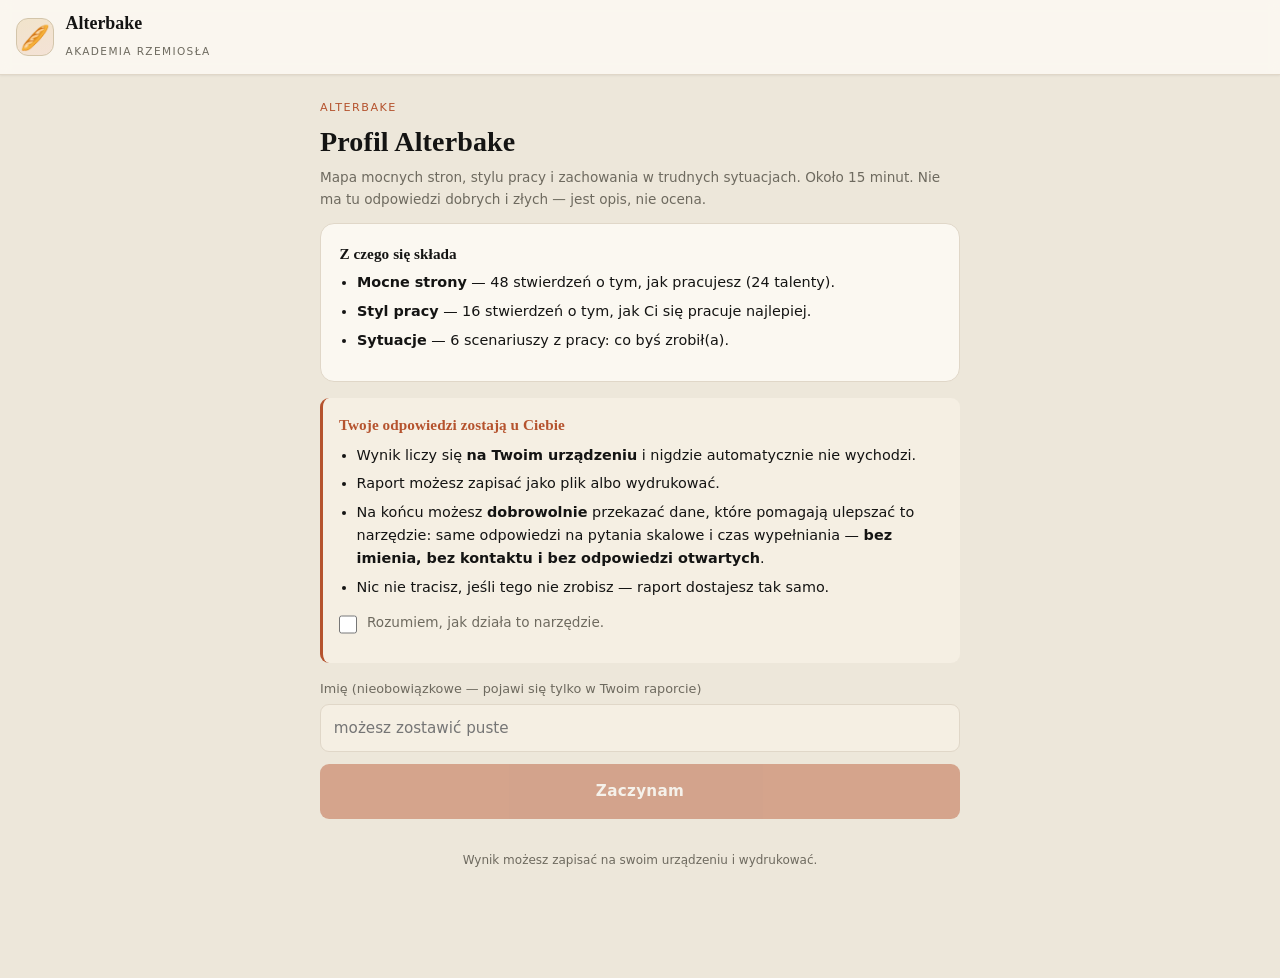
==== commit 4caca1e0: "Jeden panel wizualny; sprzedaż dostaje własną drogę formalną (HAN.01) Lustro z alterbake-os @ 40b430" ====
--- a/site/test/index.html
+++ b/site/test/index.html
@@ -6,30 +6,35 @@
 <meta name="robots" content="noindex">
 <title>Profil Alterbake · Akademia</title>
 <!--
-  PROFIL ALTERBAKE — jedno narzędzie zamiast dwóch (decyzja Piotra 18.08.2026,
-  wariant 4A; redteam `docs/REDTEAM-MODULY-2026-08-18.md`, M-06/M-07/M-11).
+  UWAGA: ten plik jest ŹRÓDŁEM publicznego lustra ([wewn.].
+  Komentarze i treść ekranu jadą do niego w całości, więc nie ma tu imion —
+  także naszych. Rola zamiast imienia czyta się tak samo, a nie wynosi
+  danych osobowych na GitHub Pages (DL-009).
+
+  PROFIL ALTERBAKE — jedno narzędzie zamiast dwóch (decyzja właściciela 18.08.2026,
+  wariant 4A; redteam `[wewn.]`, M-06/M-07/M-11).
 
   Zastępuje Mapę Potencjału (index.html) i Profil Pracy (profil-pracy-mvp.html),
   biorąc z każdego to, czego drugi nie miał:
     · z Mapy    — pozycje odwrócone, wykrywanie sprzeczności z tiebreakerami,
                   ocena wiarygodności próbki, wymiary charakteru,
     · z Profilu — scenariusze sytuacyjne.
-  Pytania otwarte usunięte 20.08.2026 (decyzja Piotra; redteam
-  docs/REDTEAM-PROFIL-2026-08-20.md) — materiał do rozmowy niosą pytania
+  Pytania otwarte usunięte 20.08.2026 (decyzja właściciela; redteam
+  [wewn.] — materiał do rozmowy niosą pytania
   pogłębiające w raporcie, zadawane na żywo, nie w formularzu.
 
   Trzy pliki, jedna odpowiedzialność każdy:
-    profil/dane.js    — treść (GENEROWANA ze źródeł: tools/generuj-dane-profilu.mjs),
+    profil/dane.js    — treść (GENEROWANA ze źródeł: [wewn.],
     profil/scoring.js — punktacja (moduł z testami: profil/scoring.test.mjs),
     ten plik          — przebieg i raport.
 
-  Dwa reżimy danych (decyzja Piotra):
+  Dwa reżimy danych (decyzja właściciela):
     · zespol    — pełny wynik trafia do właściciela: to jest warunek używania
                   narzędzia w pracy i mówimy o tym wprost przed startem,
     · publiczny — raport zostaje u osoby badanej; przekazanie danych do
                   ulepszania narzędzia jest DOBROWOLNE, anonimowe i bez
                   odpowiedzi otwartych. Wersja publiczna Akademii jest
-                  generowana z tego pliku (tools/generuj-profil-publiczny.mjs).
+                  generowana z tego pliku ([wewn.].
 -->
 <style>
 *,*::before,*::after{box-sizing:border-box;margin:0;padding:0}
@@ -91,12 +96,23 @@
 
 .pytanie{font-size:1.05rem;line-height:1.5;margin-bottom:.35rem}
 .podpowiedz{font-size:.78rem;color:var(--tekst-cichy);margin-bottom:1rem;padding-left:.7rem;border-left:2px solid var(--linia)}
+/* Przykład i pytanie pomocnicze. Do 01.09.2026 pozycja pokazywała samą
+   „podpowiedź", a pole `przyklad` leżało w danych nieużywane — czyli jedyna
+   konkretna scena, po której da się rozstrzygnąć „zdecydowanie" od „raczej",
+   nie docierała do ekranu. Stąd te dwa bloki i opisy stopni niżej. */
+.przyklad{font-size:.78rem;color:var(--tekst-cichy);margin-bottom:.6rem;padding-left:.7rem;border-left:2px solid var(--linia)}
+.przyklad b,.pomocnicze b{color:var(--tekst);font-weight:600}
+.pomocnicze{font-size:.82rem;line-height:1.45;margin-bottom:1rem;padding:.6rem .75rem;
+  background:var(--akcent-tlo);border-radius:6px}
 .skala{display:flex;flex-direction:column;gap:.4rem}
 .skala button{background:var(--karta-2);border:1px solid var(--linia);color:var(--tekst);
   padding:.8rem .9rem;text-align:left;display:flex;align-items:center;gap:.7rem;font-size:.9rem}
 .skala button:hover{border-color:var(--akcent)}
 .skala button.wybrany{border-color:var(--akcent);background:var(--akcent-tlo)}
 .skala .ikona{width:2.1rem;color:var(--akcent);font-size:.8rem;flex:none}
+.skala .etykieta{display:flex;flex-direction:column;gap:.1rem}
+.skala .stopien{font-size:.74rem;color:var(--tekst-cichy);line-height:1.3}
+.skala button.wybrany .stopien{color:var(--tekst)}
 
 .opcja{background:var(--karta-2);border:1px solid var(--linia);color:var(--tekst);
   padding:.85rem .9rem;text-align:left;width:100%;margin-bottom:.5rem;font-size:.9rem;line-height:1.45}
@@ -149,8 +165,41 @@
   .cichy,.mini{color:#444}
 }
 </style>
+<style id="motyw-akademii">
+:root{
+  --tlo:#EDE7DA; --karta:#FBF8F1; --karta-2:#F5EFE3;
+  --tekst:#141413; --tekst-cichy:#6E6A5F; --linia:#E0D7C8;
+  --akcent:#B5532E; --akcent-tlo:#F4E2D6;
+  --ok:#4A7C3A; --uwaga:#B7791F; --alarm:#B03030;
+  --r:14px; --r-s:9px;
+}
+@media (prefers-color-scheme:dark){
+  :root{--tlo:#171310;--karta:#211C17;--karta-2:#2A231D;--tekst:#F1E9DE;--tekst-cichy:#A89A89;
+    --linia:#372F27;--akcent:#D97A4D;--akcent-tlo:#3A2418;--ok:#7FB56B;--uwaga:#CFA53F;--alarm:#E06C6C}
+}
+body{font-family:system-ui, -apple-system, "Segoe UI", Roboto, sans-serif}
+h1,h2,h3{font-family:"Source Serif 4", Georgia, "Times New Roman", serif;letter-spacing:.005em}
+.glowny{color:#fff}
+.nadtytul{letter-spacing:.13em}
+.pasek-akademii{position:sticky;top:0;z-index:20;display:flex;align-items:center;
+  padding:calc(.7rem + env(safe-area-inset-top)) 1rem .7rem;
+  background:color-mix(in srgb,var(--karta) 92%,transparent);-webkit-backdrop-filter:blur(6px);backdrop-filter:blur(6px);
+  border-bottom:1px solid var(--linia);box-shadow:0 1px 2px rgba(20,20,19,.06)}
+.pasek-akademii-logo{display:flex;align-items:center;gap:.7rem;text-decoration:none;color:var(--tekst)}
+.pasek-akademii .znak{font-size:1.5rem;width:2.4rem;height:2.4rem;display:grid;place-items:center;
+  background:linear-gradient(160deg,#F1E4CB,var(--akcent-tlo));border:1px solid #D3C5AA;border-radius:12px}
+.pasek-akademii .nazwa{font-family:"Source Serif 4", Georgia, "Times New Roman", serif;font-weight:700;font-size:1.12rem;line-height:1.1}
+.pasek-akademii .pod{font-size:.66rem;color:var(--tekst-cichy);text-transform:uppercase;letter-spacing:.13em}
+@media (prefers-color-scheme:dark){.pasek-akademii .znak{background:linear-gradient(160deg,#33291B,var(--akcent-tlo));border-color:#4A3F34}}
+</style>
 </head>
 <body>
+<header class="pasek-akademii">
+  <a class="pasek-akademii-logo" href="../index.html" aria-label="Wejście do Akademii">
+    <span class="znak" aria-hidden="true">🥖</span>
+    <span><span class="nazwa">Alterbake</span><br><span class="pod">Akademia rzemiosła</span></span>
+  </a>
+</header>
 
 <!-- ══════════ 1. START + ZGODA ══════════ -->
 <section id="ekran-start" class="ekran aktywny">
@@ -193,6 +242,8 @@
     <div class="karta">
       <div class="pytanie" id="ankieta-tresc"></div>
       <div class="podpowiedz" id="ankieta-podpowiedz"></div>
+      <div class="przyklad" id="ankieta-przyklad"></div>
+      <div class="pomocnicze" id="ankieta-pomocnicze"></div>
       <div class="skala" id="ankieta-skala"></div>
     </div>
     <div class="rzad">
@@ -232,7 +283,30 @@
   </div>
 </section>
 
-<!-- ══════════ 5. RAPORT ══════════ -->
+<!-- ══════════ 5. PREFERENCJE NAUKI ══════════
+     Test potencjału mówi, jaki ktoś jest. Nie mówi, czego chce się uczyć —
+     a układanie ścieżki bez zapytania o to jest zgadywaniem cudzej motywacji. -->
+<section id="ekran-preferencje" class="ekran">
+  <div class="kontener">
+    <div class="licznik" id="pref-licznik"></div>
+    <div class="karta karta-akcent">
+      <h3>Zostało ostatnie: czego chcesz się uczyć</h3>
+      <p class="mini">Te trzy odpowiedzi układają kolejność Twojej ścieżki nauki.
+        Nie wpływają na wynik testu i możesz je później zmienić.</p>
+    </div>
+    <div class="karta">
+      <div class="pytanie" id="pref-tresc"></div>
+      <div class="podpowiedz" id="pref-podpowiedz"></div>
+      <div id="pref-opcje"></div>
+    </div>
+    <div class="rzad">
+      <button class="drugi" id="pref-wstecz">← Poprzednie</button>
+      <button id="pref-dalej">Dalej →</button>
+    </div>
+  </div>
+</section>
+
+<!-- ══════════ 6. RAPORT ══════════ -->
 <section id="ekran-raport" class="ekran">
   <div class="kontener-szeroki" id="raport-tresc"></div>
 </section>
@@ -248,7 +322,7 @@
   var KLUCZ_ROBOCZY = "akademia_profil_stan_v1";
 
   /* REŻIM: „zespol" w firmowym OS, „publiczny" w wersji dla osób z zewnątrz.
-     Wersję publiczną generuje tools/generuj-profil-publiczny.mjs, podmieniając
+     Wersję publiczną generuje [wewn.], podmieniając
      tę stałą i klucze zapisu — treść i punktacja zostają te same, żeby kopie
      nie mogły się rozjechać (redteam M-06). */
   var REZIM = "publiczny";
@@ -258,6 +332,8 @@
     odpowiedzi: {},        /* stwierdzenia talentów i charakteru */
     tiebreakery: {},       /* talent → agree|dk|disagree */
     scenariusze: {},       /* id scenariusza → id opcji */
+    preferencje: {},       /* id pozycji → wybór (jeden: string, wiele: tablica) */
+    krokPref: 0,
     kolejnosc: [],         /* wylosowana kolejność pozycji ankiety */
     doRozstrzygniecia: [],
     krok: 0, krokTb: 0, krokSc: 0,
@@ -309,7 +385,7 @@
     zespol: {
       naglowek: "Co się dzieje z Twoimi odpowiedziami",
       punkty: [
-        "Pełny wynik — wszystkie odpowiedzi i wynik liczbowy — trafia do <b>Piotra (właściciela Alterbake)</b>.",
+        "Pełny wynik — wszystkie odpowiedzi i wynik liczbowy — trafia do <b>właściciela piekarni</b>.",
         "Służy do rozmowy o Twojej pracy i rozwoju: dobierania zadań, planu szkoleń i tego, jak z Tobą pracować.",
         "Wynik <b>nie jest oceną pracy</b> ani podstawą decyzji kadrowej sam z siebie — jest punktem wyjścia do rozmowy.",
         "Test możesz powtórzyć po kilku tygodniach, żeby zobaczyć zmianę."
@@ -337,7 +413,7 @@
 
      [ZAŁOŻENIE] Okno wznowienia: 24 godziny. Krócej byłoby wrogie (ktoś wraca
      po zmianie), dłużej — nieuczciwe: odpowiedzi sprzed tygodnia to inny
-     nastrój i w praktyce inna osoba. Do rozstrzygnięcia przez Piotra razem
+     nastrój i w praktyce inna osoba. Do rozstrzygnięcia przez właściciela razem
      z pytaniem, czy test ma być robiony ZA JEDNYM RAZEM (PROFIL-WZNOW).
 
      Wyboru NIE podejmujemy za człowieka: pokazujemy, ile ma zrobione i sprzed
@@ -372,7 +448,8 @@
   function ekranStanu(z) {
     if (z.krok < z.kolejnosc.length) return "ankieta";
     if ((z.doRozstrzygniecia || []).length && z.krokTb < z.doRozstrzygniecia.length) return "tiebreak";
-    return "scenariusze";
+    if (z.krokSc < (D.SCENARIUSZE || []).length) return "scenariusze";
+    return "preferencje";
   }
 
   function rysujWznowienie() {
@@ -397,7 +474,8 @@
       var gdzie = ekranStanu(stan);
       if (gdzie === "ankieta") { pokaz("ekran-ankieta"); rysujAnkiete(); }
       else if (gdzie === "tiebreak") { pokaz("ekran-tiebreak"); rysujTiebreak(); }
-      else { pokaz("ekran-scenariusze"); rysujScenariusz(); }
+      else if (gdzie === "scenariusze") { pokaz("ekran-scenariusze"); rysujScenariusz(); }
+      else { przejdzDoPreferencji(); }
     });
     el("btn-od-nowa").addEventListener("click", function () {
       wyczyscRoboczy();
@@ -441,6 +519,13 @@
   }
 
   /* ── 2. ANKIETA ── */
+  function pokazBlok(id, tresc, prefiks) {
+    var e = el(id);
+    e.style.display = tresc ? "" : "none";
+    if (!tresc) return;
+    e.innerHTML = "<b>" + esc(prefiks) + "</b>" + esc(tresc);
+  }
+
   function rysujAnkiete() {
     var poz = stan.kolejnosc[stan.krok];
     if (!poz) return przejdzDoTiebreakerow();
@@ -451,11 +536,19 @@
     var podpowiedz = s.podpowiedz || "";
     el("ankieta-podpowiedz").textContent = podpowiedz;
     el("ankieta-podpowiedz").style.display = podpowiedz ? "" : "none";
+    /* Przykład i pytanie pomocnicze mają jedno zadanie: zamienić zdanie o sobie
+       na wspomnienie konkretnej sytuacji. Deklaracja „raczej tak" bez takiego
+       punktu odniesienia jest zgadywaniem, a wynik testu jest tyle wart, ile
+       odpowiedzi, z których powstał. */
+    pokazBlok("ankieta-przyklad", s.przyklad, "Na przykład: ");
+    pokazBlok("ankieta-pomocnicze", s.pomocnicze, "Zanim zaznaczysz: ");
 
     var wybrane = stan.odpowiedzi[s.id];
     el("ankieta-skala").innerHTML = D.LIKERT.map(function (o) {
+      var opis = o.opis ? '<span class="stopien">' + esc(o.opis) + "</span>" : "";
       return '<button data-v="' + esc(o.v) + '"' + (wybrane === o.v ? ' class="wybrany"' : "") + ">" +
-        '<span class="ikona">' + esc(o.ico) + "</span><span>" + esc(o.lbl) + "</span></button>";
+        '<span class="ikona">' + esc(o.ico) + "</span>" +
+        '<span class="etykieta"><span>' + esc(o.lbl) + "</span>" + opis + "</span></button>";
     }).join("");
 
     Array.prototype.forEach.call(el("ankieta-skala").querySelectorAll("button"), function (b) {
@@ -523,7 +616,7 @@
 
   function rysujScenariusz() {
     var sc = D.SCENARIUSZE[stan.krokSc];
-    if (!sc) return policzIPokaz();
+    if (!sc) return przejdzDoPreferencji();
     el("sc-licznik").textContent = "Sytuacja " + (stan.krokSc + 1) + " z " + D.SCENARIUSZE.length;
     el("sc-postep").style.width = ((stan.krokSc / D.SCENARIUSZE.length) * 100) + "%";
     el("sc-tresc").textContent = sc.tresc;
@@ -542,7 +635,92 @@
     });
   }
 
-  /* ── 5. WYNIK I RAPORT ── */
+  /* ── 5. PREFERENCJE NAUKI ──
+     Trzy pozycje: od czego zaczynasz, co jeszcze Cię ciekawi, co jest dla
+     Ciebie ważne. Wynik ma kształt { wiodace, dodatkowe[], wazne[] } — dokładnie
+     ten, którego oczekuje logika ścieżki w Panelu. Zmiana kształtu tutaj psuje
+     drabinę nauki po drugiej stronie, więc trzyma go test. */
+  function przejdzDoPreferencji() {
+    stan.krokPref = stan.krokPref || 0;
+    zapiszRoboczy();
+    pokaz("ekran-preferencje");
+    rysujPreferencje();
+  }
+
+  function wybranePref(poz) {
+    var w = stan.preferencje[poz.id];
+    if (poz.typ === "wiele") return Array.isArray(w) ? w : [];
+    return w == null ? null : w;
+  }
+
+  function rysujPreferencje() {
+    var lista = D.PREFERENCJE_NAUKI || [];
+    var poz = lista[stan.krokPref];
+    if (!poz) return policzIPokaz();
+    el("pref-licznik").textContent = "Pytanie " + (stan.krokPref + 1) + " z " + lista.length;
+    el("pref-tresc").textContent = poz.pytanie;
+    el("pref-podpowiedz").textContent = poz.podpowiedz || "";
+    var wybrane = wybranePref(poz);
+
+    el("pref-opcje").innerHTML = poz.opcje.map(function (o) {
+      var czy = poz.typ === "wiele" ? wybrane.indexOf(o.v) >= 0 : wybrane === o.v;
+      return '<button class="opcja' + (czy ? " wybrany" : "") + '" data-v="' + esc(o.v) + '">' +
+        "<b>" + esc(o.lbl) + "</b>" +
+        (o.opis ? '<span class="mini"> — ' + esc(o.opis) + "</span>" : "") + "</button>";
+    }).join("");
+
+    Array.prototype.forEach.call(el("pref-opcje").querySelectorAll("button"), function (b) {
+      b.addEventListener("click", function () {
+        var v = b.getAttribute("data-v");
+        if (poz.typ === "wiele") {
+          var lista2 = wybranePref(poz).slice();
+          var i = lista2.indexOf(v);
+          if (i >= 0) lista2.splice(i, 1);
+          /* Limit `maks` pilnuje sensu odpowiedzi: „ważne jest dla mnie wszystko"
+             nie ustawia żadnego pierwszeństwa, więc nie jest odpowiedzią. */
+          else if (!poz.maks || lista2.length < poz.maks) lista2.push(v);
+          stan.preferencje[poz.id] = lista2;
+          zapiszRoboczy();
+          rysujPreferencje();
+        } else {
+          stan.preferencje[poz.id] = v;
+          stan.krokPref++;
+          zapiszRoboczy();
+          rysujPreferencje();
+        }
+      });
+    });
+
+    /* Pozycja wielokrotnego wyboru potrzebuje „Dalej", bo pusta odpowiedź też
+       jest odpowiedzią — nie każdy ma dodatkowe zainteresowania. */
+    el("pref-dalej").style.display = poz.typ === "wiele" ? "" : "none";
+    el("pref-wstecz").style.visibility = stan.krokPref > 0 ? "visible" : "hidden";
+  }
+
+  el("pref-dalej").addEventListener("click", function () {
+    stan.krokPref++;
+    zapiszRoboczy();
+    rysujPreferencje();
+  });
+  el("pref-wstecz").addEventListener("click", function () {
+    if (stan.krokPref > 0) { stan.krokPref--; rysujPreferencje(); }
+  });
+
+  /* Preferencje w kształcie, którego oczekuje logika ścieżki. */
+  function preferencjeNauki() {
+    var p = stan.preferencje || {};
+    var wiodace = typeof p.wiodace === "string" ? p.wiodace : null;
+    var dodatkowe = (Array.isArray(p.dodatkowe) ? p.dodatkowe : []).filter(function (x) {
+      return x !== wiodace;   /* wiodące nie dubluje się w dodatkowych */
+    });
+    return {
+      wiodace: wiodace,
+      dodatkowe: dodatkowe,
+      wazne: Array.isArray(p.wazne) ? p.wazne : []
+    };
+  }
+
+  /* ── 6. WYNIK I RAPORT ── */
   function policz() {
     var idTalentow = Object.keys(D.TALENTY);
     var idObszarow = Object.keys(D.OBSZARY);
@@ -618,6 +796,7 @@
       zeScenariuszy: w.zeScenariuszy,
       wiarygodnosc: w.wiarygodnosc,
       odpowiedzi: stan.odpowiedzi,
+      preferencje: preferencjeNauki(),
       sekundy: stan.start ? Math.round((Date.now() - stan.start) / 1000) : null
     });
 
@@ -724,7 +903,7 @@
       '<p class="cichy mini">To podpowiedź do rozmowy, nie przydział stanowiska.</p></div>';
 
     /* Pytania pogłębiające — materiał do rozmowy, dobierany do najsłabszych
-       obszarów. W reżimie zespołowym to jest część, którą czyta Piotr. */
+       obszarów. W reżimie zespołowym to jest część, którą czyta właściciel. */
     html += '<div class="karta"><h2 style="margin-top:0">O co warto dopytać na rozmowie</h2>' +
       najslabsze.map(function (o) {
         var pytania = D.PYTANIA_POGLEBIAJACE[o] || [];
@@ -738,7 +917,7 @@
       html += zapisano
         ? '<div class="komunikat ok">✓ Wynik zapisany — pojawi się w Aplikacji pracownika (Szkolenia ▸ Rozwój) na tym urządzeniu.</div>'
         : '<div class="komunikat uwaga">Nie udało się zapisać wyniku w przeglądarce. ' +
-          "Pobierz plik niżej i przekaż go Piotrowi — inaczej ten wynik przepadnie.</div>";
+          "Pobierz plik niżej i przekaż go właścicielowi — inaczej ten wynik przepadnie.</div>";
       /* Domknięcie pętli test → kurs → retest: z raportu prosto do modułów
          rozwojowych. Najsłabsze obszary z tego wyniku będą tam oznaczone
          jako PRIORYTET, a po nauce i mikropraktykach aplikacja przypomni
@@ -747,7 +926,7 @@
         "Twoje trzy najsłabsze obszary dostają moduły nauki i mikropraktyki na 2 tygodnie, " +
         "a powtórka testu po ok. 6 tygodniach zmierzy, czy praktyka coś zmieniła.</p>" +
         '<div class="rzad"><a class="drugi" style="text-align:center;text-decoration:none;padding:.7rem 1rem" ' +
-        'href="../panel/dist/index.html?wejscie=kurs">Przejdź do modułów rozwojowych →</a></div>';
+        'href="../akademia-kurs.html">Przejdź do kursu rzemiosła →</a></div>';
       html += '<div class="rzad"><button class="drugi" id="btn-plik">Pobierz wynik jako plik</button>' +
         '<button class="drugi" id="btn-druk">Drukuj profil</button></div>';
     } else {
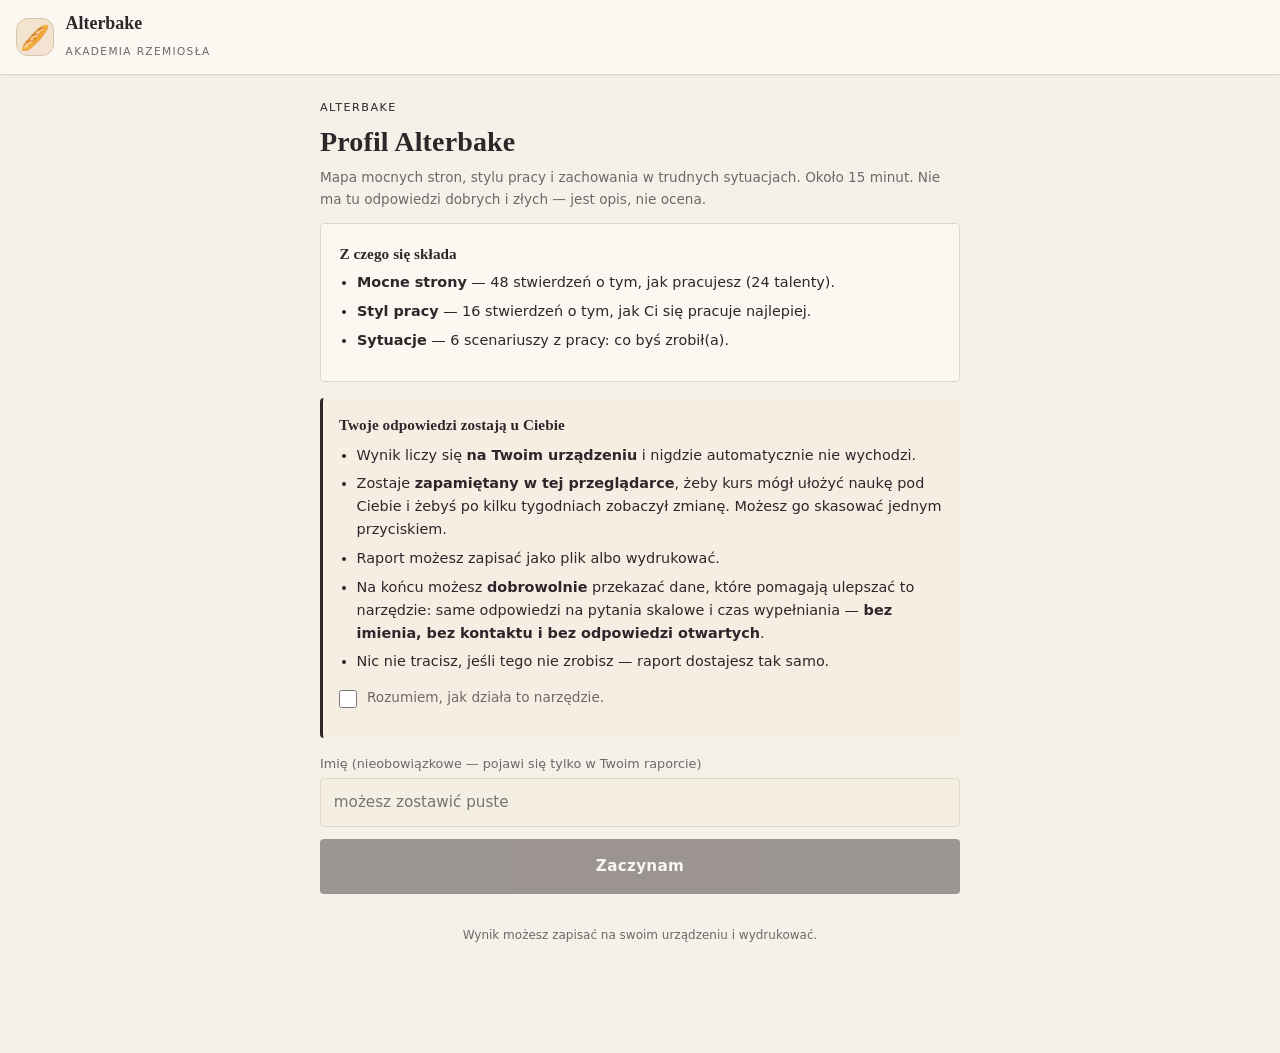
==== commit 7e2db0b8: "Profil zapisuje wynik, zakładka „Mój profil", ewaluacja i dwa warianty Rzemiosła Lustro z alterbake-" ====
--- a/site/test/index.html
+++ b/site/test/index.html
@@ -167,18 +167,18 @@
 </style>
 <style id="motyw-akademii">
 :root{
-  --tlo:#EDE7DA; --karta:#FBF8F1; --karta-2:#F5EFE3;
-  --tekst:#141413; --tekst-cichy:#6E6A5F; --linia:#E0D7C8;
-  --akcent:#B5532E; --akcent-tlo:#F4E2D6;
-  --ok:#4A7C3A; --uwaga:#B7791F; --alarm:#B03030;
-  --r:14px; --r-s:9px;
+  --tlo:#F4F1E9; --karta:#FBF8F1; --karta-2:#F5EFE3;
+  --tekst:#30252B; --tekst-cichy:#72666B; --linia:#E0D7C8;
+  --akcent:#30252B; --akcent-tlo:#F4E2D6;
+  --ok:#3F6B4A; --uwaga:#8A5A12; --alarm:#9B3B33;
+  --r:4px; --r-s:4px;
 }
 @media (prefers-color-scheme:dark){
   :root{--tlo:#171310;--karta:#211C17;--karta-2:#2A231D;--tekst:#F1E9DE;--tekst-cichy:#A89A89;
     --linia:#372F27;--akcent:#D97A4D;--akcent-tlo:#3A2418;--ok:#7FB56B;--uwaga:#CFA53F;--alarm:#E06C6C}
 }
-body{font-family:system-ui, -apple-system, "Segoe UI", Roboto, sans-serif}
-h1,h2,h3{font-family:"Source Serif 4", Georgia, "Times New Roman", serif;letter-spacing:.005em}
+body{font-family:"IBM Plex Sans", system-ui, -apple-system, "Segoe UI", Roboto, sans-serif}
+h1,h2,h3{font-family:"Newsreader", Georgia, "Times New Roman", serif;letter-spacing:.005em}
 .glowny{color:#fff}
 .nadtytul{letter-spacing:.13em}
 .pasek-akademii{position:sticky;top:0;z-index:20;display:flex;align-items:center;
@@ -188,7 +188,7 @@
 .pasek-akademii-logo{display:flex;align-items:center;gap:.7rem;text-decoration:none;color:var(--tekst)}
 .pasek-akademii .znak{font-size:1.5rem;width:2.4rem;height:2.4rem;display:grid;place-items:center;
   background:linear-gradient(160deg,#F1E4CB,var(--akcent-tlo));border:1px solid #D3C5AA;border-radius:12px}
-.pasek-akademii .nazwa{font-family:"Source Serif 4", Georgia, "Times New Roman", serif;font-weight:700;font-size:1.12rem;line-height:1.1}
+.pasek-akademii .nazwa{font-family:"Newsreader", Georgia, "Times New Roman", serif;font-weight:700;font-size:1.12rem;line-height:1.1}
 .pasek-akademii .pod{font-size:.66rem;color:var(--tekst-cichy);text-transform:uppercase;letter-spacing:.13em}
 @media (prefers-color-scheme:dark){.pasek-akademii .znak{background:linear-gradient(160deg,#33291B,var(--akcent-tlo));border-color:#4A3F34}}
 </style>
@@ -205,11 +205,11 @@
 <section id="ekran-start" class="ekran aktywny">
   <div class="kontener">
     <div class="nadtytul">Alterbake</div>
-    <h1>Profil Alterbake</h1>
-    <p class="cichy">Mapa mocnych stron, stylu pracy i zachowania w trudnych sytuacjach.
+    <h1 id="tytul-startu">Profil Alterbake</h1>
+    <p class="cichy" id="wstep-startu">Mapa mocnych stron, stylu pracy i zachowania w trudnych sytuacjach.
       Około 15 minut. Nie ma tu odpowiedzi dobrych i złych — jest opis, nie ocena.</p>
 
-    <div class="karta">
+    <div class="karta" id="karta-skladu">
       <h3>Z czego się składa</h3>
       <ul>
         <li><b>Mocne strony</b> — 48 stwierdzeń o tym, jak pracujesz (24 talenty).</li>
@@ -327,6 +327,53 @@
      nie mogły się rozjechać (redteam M-06). */
   var REZIM = "publiczny";
 
+  /* ── TEST KONTROLNY (ewaluacja) — polecenie Piotra 16.09.2026 ──────────────
+     „Nowy test ma tylko sprawdzać, czy coś się poprawiło we wcześniej
+     opisywanych talentach lub cechach."
+
+     Trzy rzeczy, których nie wolno tu odwrócić bez jego słowa:
+
+     1. MIERZYMY TALENTY, NIE OBSZARY. Obszary liczą się częściowo ze
+        scenariuszy, a „Uczciwość" i „Praktyczne rozwiązywanie problemów"
+        WYŁĄCZNIE z nich (decyzja Piotra 03.09.2026). Krótki test bez
+        scenariuszy dałby więc obszary nieporównywalne z pierwszym pomiarem —
+        a dwie liczby obok siebie czyta się jako zmianę, nawet gdy mierzą
+        co innego. Dlatego test kontrolny obszarów NIE rusza i mówi to wprost.
+
+     2. PYTAMY TYLKO O TO, CO CZŁOWIEKOWI OPISANO. Raport opisuje pięć
+        najmocniejszych talentów, trzy do wzmocnienia i rdzeń archetypu —
+        i dokładnie ten zbiór wraca w ewaluacji. Pytanie o talent, o którym
+        nikt mu nic nie powiedział, nie sprawdza nauki, tylko wydłuża test.
+
+     3. RETEST NIE JEST SAMODZIELNYM DOWODEM ROZWOJU. Powtórka mierzy też
+        znajomość pytań i zmianę samooceny (`[wewn.]`,
+        „Teza do skorygowania"). Ekran wyniku ma to napisać, nie przemilczeć. */
+  var TRYB_KONTROLNY = /[?&]ewaluacja=1/.test(location.search);
+
+  function poprzedniWynik() {
+    try {
+      var log = JSON.parse(localStorage.getItem(KLUCZ_WYNIKOW) || "[]");
+      return Array.isArray(log) && log.length ? log[log.length - 1] : null;
+    } catch (e) { return null; }
+  }
+
+  /* Zbiór talentów, o których człowiek COŚ USŁYSZAŁ w poprzednim raporcie. */
+  function talentyOpisane(rekord) {
+    var t = (rekord && rekord.talenty) || {};
+    var posortowane = Object.keys(t).sort(function (a, b) { return t[b] - t[a]; });
+    if (!posortowane.length) return [];
+    var zbior = posortowane.slice(0, 5).concat(posortowane.slice(-3));
+    var a = archetyp(t);
+    if (a && a.a && a.a.core) zbior = zbior.concat(a.a.core);
+    var widziane = {};
+    return zbior.filter(function (x) {
+      if (!x || widziane[x]) return false;
+      widziane[x] = true;
+      return true;
+    });
+  }
+
+
   var stan = {
     imie: "", rola: "",
     odpowiedzi: {},        /* stwierdzenia talentów i charakteru */
@@ -396,6 +443,7 @@
       naglowek: "Twoje odpowiedzi zostają u Ciebie",
       punkty: [
         "Wynik liczy się <b>na Twoim urządzeniu</b> i nigdzie automatycznie nie wychodzi.",
+        "Zostaje <b>zapamiętany w tej przeglądarce</b>, żeby kurs mógł ułożyć naukę pod Ciebie i żebyś po kilku tygodniach zobaczył zmianę. Możesz go skasować jednym przyciskiem.",
         "Raport możesz zapisać jako plik albo wydrukować.",
         "Na końcu możesz <b>dobrowolnie</b> przekazać dane, które pomagają ulepszać to narzędzie: same odpowiedzi na pytania skalowe i czas wypełniania — <b>bez imienia, bez kontaktu i bez odpowiedzi otwartych</b>.",
         "Nic nie tracisz, jeśli tego nie zrobisz — raport dostajesz tak samo."
@@ -501,17 +549,71 @@
     }
 
     var zgoda = el("pole-zgoda"), btn = el("btn-start");
-    zgoda.addEventListener("change", function () { btn.disabled = !zgoda.checked; });
+
+    /* EWALUACJA — inny ekran wejścia. Bez poprzedniego wyniku nie ma czego
+       porównywać, więc zamiast pustego testu mówimy o tym wprost. */
+    if (TRYB_KONTROLNY) {
+      stan.poprzedni = poprzedniWynik();
+      var ilePytan = stan.poprzedni ? D.STWIERDZENIA.filter(function (s) {
+        return talentyOpisane(stan.poprzedni).indexOf(s.talent) >= 0;
+      }).length : 0;
+      var blok = el("blok-zgody");
+      if (!stan.poprzedni) {
+        if (el("tytul-startu")) el("tytul-startu").textContent = "Ewaluacja";
+        if (el("karta-skladu")) el("karta-skladu").style.display = "none";
+        if (el("wstep-startu")) el("wstep-startu").textContent = "";
+        blok.innerHTML = '<div class="zgoda"><h3>Nie mam z czym porównać</h3>' +
+          "<p>Ewaluacja sprawdza, czy coś zmieniło się od Twojego poprzedniego wyniku — " +
+          "a w tej przeglądarce nie ma zapisanego żadnego. Zrób najpierw pełny Profil.</p></div>";
+        btn.textContent = "Zrób pełny Profil";
+        btn.disabled = false;
+        btn.addEventListener("click", function () { location.search = ""; });
+        return;
+      }
+      /* Standardowy wstęp mówi „Około 15 minut", „48 stwierdzeń" i „6 scenariuszy"
+         — dla ewaluacji żadna z tych liczb nie jest prawdziwa. Nieaktualna
+         obietnica na ekranie jest gorsza niż jej brak, więc wstęp znika. */
+      if (el("tytul-startu")) el("tytul-startu").textContent = "Ewaluacja";
+      if (el("wstep-startu")) el("wstep-startu").textContent =
+        "Krótka powtórka po nauce. Pytamy tylko o to, co opisał Ci poprzedni raport.";
+      if (el("karta-skladu")) el("karta-skladu").style.display = "none";
+      blok.innerHTML = '<div class="zgoda"><h3>Ewaluacja — co się zmieniło</h3><ul>' +
+        "<li>Pytamy o <b>te same talenty</b>, które opisał Ci poprzedni raport — " + ilePytan + " stwierdzeń zamiast pełnego testu.</li>" +
+        "<li>Obszarów <b>nie mierzymy ponownie</b>: liczą się częściowo ze scenariuszy, których tu nie ma, więc druga liczba nie byłaby porównywalna.</li>" +
+        "<li><b>Powtórka testu nie jest sama w sobie dowodem rozwoju.</b> Mierzy też to, że znasz już pytania i że inaczej patrzysz na siebie. Traktuj wynik jako punkt do rozmowy, nie jako ocenę.</li>" +
+        "<li>Wynik zostaje w tej przeglądarce, obok poprzedniego. Poprzedniego nie nadpisuje.</li>" +
+        '</ul><label class="pole-zgody"><input type="checkbox" id="pole-zgoda-e">' +
+        "<span>Rozumiem, po co jest ta powtórka.</span></label></div>";
+      var zgodaE = el("pole-zgoda-e");
+      zgodaE.addEventListener("change", function () { btn.disabled = !zgodaE.checked; });
+      btn.textContent = "Zaczynam ewaluację";
+      if (el("pola-osoby")) el("pola-osoby").innerHTML = "";
+    }
+
+    if (zgoda) zgoda.addEventListener("change", function () { btn.disabled = !zgoda.checked; });
     btn.addEventListener("click", function () {
       stan.imie = (el("pole-imie") && el("pole-imie").value.trim()) || "";
       stan.rola = (el("pole-rola") && el("pole-rola").value.trim()) || "";
       stan.start = Date.now();
       /* Talenty i charakter idą w jednej, wspólnie potasowanej serii —
          przeplecenie utrudnia „strategię" typu odpowiadam wszędzie tak samo. */
-      stan.kolejnosc = potasuj(
-        D.STWIERDZENIA.map(function (s) { return { rodzaj: "talent", poz: s }; })
-          .concat(D.STWIERDZENIA_CHARAKTERU.map(function (s) { return { rodzaj: "charakter", poz: s }; }))
-      );
+      if (TRYB_KONTROLNY) {
+        /* Tylko stwierdzenia mierzące talenty z poprzedniego raportu.
+           Bez charakteru (styl uczenia się nie jest przedmiotem ewaluacji)
+           i bez scenariuszy — patrz blok „TEST KONTROLNY" wyżej. */
+        var pytamy = talentyOpisane(stan.poprzedni);
+        stan.kolejnosc = potasuj(
+          D.STWIERDZENIA.filter(function (s) { return pytamy.indexOf(s.talent) >= 0; })
+            .map(function (s) { return { rodzaj: "talent", poz: s }; })
+        );
+      } else {
+        /* Talenty i charakter idą w jednej, wspólnie potasowanej serii —
+           przeplecenie utrudnia „strategię" typu odpowiadam wszędzie tak samo. */
+        stan.kolejnosc = potasuj(
+          D.STWIERDZENIA.map(function (s) { return { rodzaj: "talent", poz: s }; })
+            .concat(D.STWIERDZENIA_CHARAKTERU.map(function (s) { return { rodzaj: "charakter", poz: s }; }))
+        );
+      }
       stan.krok = 0;
       pokaz("ekran-ankieta");
       rysujAnkiete();
@@ -568,6 +670,9 @@
 
   /* ── 3. TIEBREAKERY (tylko dla sprzecznych talentów) ── */
   function przejdzDoTiebreakerow() {
+    /* Ewaluacja kończy się na stwierdzeniach: dopytania rozstrzygają
+       sprzeczności przy PIERWSZYM pomiarze, a scenariuszy tu nie ma. */
+    if (TRYB_KONTROLNY) return policzIPokaz();
     var stwierdzeniaTalentow = D.STWIERDZENIA;
     stan.doRozstrzygniecia = S.talentySprzeczne(stwierdzeniaTalentow, stan.odpowiedzi)
       .filter(function (t) {
@@ -800,11 +905,43 @@
       sekundy: stan.start ? Math.round((Date.now() - stan.start) / 1000) : null
     });
 
-    /* Zapis do wspólnego klucza WYŁĄCZNIE w reżimie zespołowym: to jest
-       ta „cena korzystania", o której mówi ekran startowy. W wersji
-       publicznej nic nie wychodzi bez osobnego kliknięcia. */
-    var zapisano = false;
-    if (REZIM === "zespol") zapisano = zapiszDoWspolnegoKlucza(rekord);
+    if (TRYB_KONTROLNY) {
+      /* Ewaluacja mierzy WYŁĄCZNIE talenty, o które pytała. Obszary i styl
+         uczenia się zostają z poprzedniego pomiaru — nadpisanie ich wartością
+         policzoną bez scenariuszy dałoby liczby nieporównywalne z pierwszym
+         raportem, a czyta się je jako zmianę. Preferencje też przenosimy:
+         człowiek nie deklarował ich drugi raz. */
+      var poprz = stan.poprzedni || {};
+      rekord.kontrolny = true;
+      rekord.obszary = poprz.obszary || poprz.wyniki || {};
+      rekord.wyniki = poprz.wyniki || poprz.obszary || {};
+      rekord.charakter = poprz.charakter || rekord.charakter;
+      if (poprz.preferencje) rekord.preferencje = poprz.preferencje;
+      /* Talenty, o które NIE pytaliśmy, biorą wartość sprzed ewaluacji —
+         inaczej wypadłyby z rekordu i wyglądałyby na utracone. */
+      var pytane = talentyOpisane(poprz);
+      Object.keys(poprz.talenty || {}).forEach(function (k) {
+        if (pytane.indexOf(k) < 0) rekord.talenty[k] = poprz.talenty[k];
+      });
+      rekord.mierzone = pytane;
+    }
+
+    /* ZAPIS W OBU REŻIMACH (polecenie Piotra 16.09.2026). Do tego dnia
+       publiczny Profil nie zapisywał NICZEGO: warunek `REZIM === "zespol"`
+       nigdy się publicznie nie wykonywał, a przycisk obok obiecywał, że
+       wynik „zastaje sam z siebie" w Rzemiośle człowieka. Człowiek kończył
+       piętnastominutowy test, klikał jedyne wyjście i trafiał z powrotem na
+       „Zrób Profil Alterbake". Zgłoszenie Piotra z 09.09.2026 („nie ma
+       przycisku zacznij korzystać z profilu") dostało wtedy przycisk, ale
+       nie drogę.
+
+       To NIE jest złamanie obietnicy prywatności. „Nigdzie nie wychodzi"
+       dotyczy opuszczenia urządzenia — a tu wynik zostaje w tej samej
+       przeglądarce i pod tym samym originem co postęp kursu, bez sieci
+       i bez konta. Ekran zgody mówi to wprost, a raport daje przycisk
+       kasowania: zapamiętanie bez możliwości usunięcia byłoby dopiero
+       zmianą umowy z człowiekiem. */
+    var zapisano = zapiszDoWspolnegoKlucza(rekord);
 
     rysujRaport(w, rekord, zapisano);
     wyczyscRoboczy();
@@ -831,6 +968,163 @@
     setTimeout(function () { URL.revokeObjectURL(url); }, 1000);
   }
 
+  /* WYSŁANIE PLIKU Z TELEFONU (09.09.2026, zgłoszenie Piotra).
+     ------------------------------------------------------------------
+     Pobranie pliku przez `a.download` na blobie działa na komputerze
+     i zawodzi na telefonie: Piotr zapisał wynik na Macu bez problemu,
+     a na Androidzie nie dało się. Przeglądarki mobilne traktują ten
+     ruch po swojemu — plik ląduje w miejscu, którego nikt nie szuka,
+     albo nie dzieje się nic i człowiek zostaje z raportem, którego nie
+     ma jak stąd wynieść.
+
+     Właściwa droga na telefonie to systemowy arkusz udostępniania: ten
+     sam gest, którym wysyła się zdjęcie. Człowiek sam wybiera Gmaila,
+     Dysk albo komunikator, a plik idzie jako ZAŁĄCZNIK — czego `mailto:`
+     nie umie w ogóle.
+
+     `canShare({files})` jest jedynym wiarygodnym sprawdzeniem: samo
+     istnienie `navigator.share` nie mówi, czy przeglądarka uniesie pliki.
+     Na komputerze wracamy do pobrania, bo tam ono działa i jest szybsze
+     niż arkusz. Odmowa udostępnienia (użytkownik zamknął arkusz) NIE
+     jest awarią i nie wolno po niej pobierać pliku w tle — to znaczy
+     „rozmyśliłem się". */
+  function udostepnijLubPobierz(nazwa, tresc) {
+    /* Arkusz udostępniania TYLKO na dotyku. Chrome na komputerze też umie
+       `canShare({files})`, więc bez tego warunku zabralibyśmy Piotrowi
+       zachowanie, które u niego DZIAŁA („zapisał się na kompie") i podmienili
+       je na okno wyboru aplikacji. Naprawa jednego urządzenia kosztem
+       drugiego to nie naprawa. `pointer: coarse` rozdziela to po sposobie
+       obsługi, a nie po zgadywanym systemie z UserAgenta. */
+    var dotyk = window.matchMedia && window.matchMedia("(pointer: coarse)").matches;
+    var plik = null;
+    try {
+      plik = new File([tresc], nazwa, { type: "application/json" });
+    } catch (e) { plik = null; }
+    if (dotyk && plik && navigator.canShare && navigator.canShare({ files: [plik] })) {
+      navigator.share({ files: [plik], title: "Profil Alterbake" })
+        .catch(function (err) {
+          if (err && err.name === "AbortError") return;
+          pobierzJako(nazwa, tresc);
+        });
+      return;
+    }
+    pobierzJako(nazwa, tresc);
+  }
+
+  /* SKRZYNKA ALTERBAKE — składana z kawałków, nie wpisana wprost.
+     Publiczna wersja Profilu stoi na otwartej stronie, gdzie adres podany
+     dosłownie zbierają roboty spamowe. Adres jest ZBIOROWY (decyzja Piotra
+     09.09.2026): łatwiej go przekierować i nie boli, gdy trafi na listy. */
+  /* `profile`, nie `profil` — tak brzmi alias, który Piotr faktycznie założył
+     10.09.2026. Adres w kodzie musi być przepisany z panelu poczty, nie
+     z ustaleń w rozmowie: różnica jednej litery daje odbicie maila, którego
+     nikt nie zobaczy — ani nadawca (mail wyszedł), ani my (nigdy nie dotarł). */
+  var SKRZYNKA = ["profile", "alterbake.pl"].join("@");
+
+  /* Treść maila „wyślij wynik" — CZYTELNE STRESZCZENIE, nie plik.
+     `mailto:` nie umie załącznika w żadnej przeglądarce, a wklejenie tam
+     całego rekordu (blisko 3 kB) urywa się w połowie w części klientów
+     poczty — dostalibyśmy uszkodzony JSON i złudzenie, że wynik doszedł.
+     Dlatego mailem idzie to, co człowiek i tak przeczyta oczami, a pełny
+     plik ma własny przycisk i własną drogę (arkusz udostępniania). */
+  function trescMaila(w) {
+    var arch = archetyp(w.talenty);
+    var talenty = Object.keys(w.talenty)
+      .sort(function (a, b) { return w.talenty[b] - w.talenty[a]; }).slice(0, 5)
+      .map(function (t) { return (D.TALENTY[t] || {}).name || t; });
+    var linie = [
+      "Wynik Profilu Alterbake" + (stan.imie ? " — " + stan.imie : ""),
+      "Data: " + new Date().toLocaleDateString("pl-PL"),
+      "Wiarygodność: " + w.wiarygodnosc.poziom,
+      ""
+    ];
+    if (arch) linie.push("Najbliższy typ: " + arch.a.name, "");
+    linie.push("Osiem obszarów (0-100):");
+    Object.keys(w.obszary).sort(function (a, b) { return w.obszary[b] - w.obszary[a]; })
+      .forEach(function (o) { linie.push("  " + D.OBSZARY[o] + ": " + w.obszary[o]); });
+    linie.push("", "Mocne strony: " + talenty.join(", "), "",
+      "To streszczenie. Pełny wynik jest w pliku — mogę go dosłać osobno.");
+    return linie.join("\n");
+  }
+
+  function kartaCoDalej(zapisano) {
+    var html = '<div class="karta bez-druku"><h2 style="margin-top:0">Co dalej</h2>';
+    if (REZIM === "zespol") {
+      html += zapisano
+        ? '<div class="komunikat ok">✓ Wynik zapisany — pojawi się w Aplikacji pracownika (Szkolenia ▸ Rozwój) na tym urządzeniu.</div>'
+        : '<div class="komunikat uwaga">Nie udało się zapisać wyniku w przeglądarce. ' +
+          "Zapisz plik i przekaż go właścicielowi — inaczej ten wynik przepadnie.</div>";
+      /* Domknięcie pętli test → kurs → retest: z raportu prosto do modułów
+         rozwojowych. Najsłabsze obszary z tego wyniku będą tam oznaczone
+         jako PRIORYTET, a po nauce i mikropraktykach aplikacja przypomni
+         o poteście (ewaluacja po 6+ tygodniach). */
+      html += '<p class="mini" style="margin-top:.75rem">Co z tym wynikiem robi się dalej: w module Rozwój ' +
+        "Twoje trzy najsłabsze obszary dostają moduły nauki i mikropraktyki na 2 tygodnie, " +
+        "a powtórka testu po ok. 6 tygodniach zmierzy, czy praktyka coś zmieniła.</p>" +
+        '<div class="rzad"><a class="drugi" style="text-align:center;text-decoration:none;padding:.7rem 1rem" ' +
+        'href="../index.html">Przejdź do kursu rzemiosła →</a></div>';
+      html += '<div class="rzad"><button class="drugi" id="btn-plik">Zapisz wynik jako plik</button>' +
+        '<button class="drugi" id="btn-druk">Drukuj profil</button></div>';
+    } else {
+      /* To zdanie mówiło do 16.09.2026: „zamknięcie karty kasuje wynik" —
+         i było prawdą, bo publiczny Profil rzeczywiście nic nie zapisywał.
+         Odkąd zapisuje, zdanie musi mówić, co się naprawdę dzieje. Stara,
+         nieaktualna obietnica prywatności jest gorsza niż jej brak: zwalnia
+         czytelnika z myślenia i rozmija się z zachowaniem programu. */
+      html += "<p class=\"mini\">" + (zapisano
+        ? "Wynik policzył się na tym urządzeniu i <b>został zapamiętany w tej przeglądarce</b> — " +
+          "kurs ułoży pod niego naukę, a po kilku tygodniach zmierzysz zmianę. Nigdzie nie wyszedł."
+        : "Wynik policzył się na tym urządzeniu, ale <b>nie udało się go zapamiętać</b> " +
+          "(prywatne okno albo zablokowana pamięć przeglądarki). Zapisz plik, jeśli chcesz go zachować.") +
+        "</p>" +
+        '<div class="rzad"><button class="drugi" id="btn-plik">Zapisz wynik jako plik</button>' +
+        '<button class="drugi" id="btn-druk">Drukuj profil</button></div>';
+      if (zapisano) {
+        html += '<div class="rzad"><button class="drugi" id="btn-zapomnij">Usuń mój wynik z tej przeglądarki</button></div>';
+      }
+      /* WYJŚCIE DO KURSU W WERSJI PUBLICZNEJ (09.09.2026) — do tego dnia
+         publiczny raport nie miał ŻADNEJ drogi dalej. Link „Przejdź do
+         kursu" istniał, ale w gałęzi `zespol`, która publicznie nigdy się
+         nie wykonuje; generator starannie podmieniał w nim adres, czyli
+         poprawiał kod, którego ta wersja nie uruchamia. Zgłoszenie Piotra
+         brzmiało dokładnie: „nie ma przycisku zacznij korzystać z profilu".
+         Adres `../index.html` jest poprawny dla publikacji (`site/test/`
+         → strona główna Akademii); w wersji firmowej ta gałąź nie działa. */
+      /* DWA WYJŚCIA, W TEJ KOLEJNOŚCI. Piotr napisał „nie ma przycisku
+         zacznij korzystać z profilu" — i tym miejscem jest Rzemiosło
+         człowieka, jedyny moduł, który ten wynik CZYTA i dobiera do niego
+         lekcje. Leży na tym samym originie, więc od 16.09.2026 wynik
+         policzony przed chwilą FAKTYCZNIE tam zastaje — wcześniej to zdanie
+         opisywało zamiar, nie zachowanie programu. Kurs jest drugi, bo uczy
+         rzemiosła niezależnie od tego, co wyszło w Profilu. */
+      html += '<div class="rzad">' +
+        '<a class="drugi" style="text-align:center;text-decoration:none;padding:.7rem 1rem" ' +
+        'href="../mistrz.html">Zobacz, co z tym zrobić →</a>' +
+        '<a class="drugi" style="text-align:center;text-decoration:none;padding:.7rem 1rem" ' +
+        'href="../index.html">Kurs rzemiosła →</a></div>';
+      /* WYSYŁKA DO PIEKARNI (09.09.2026, polecenie Piotra). Publiczny Profil
+         wypełniają dwie grupy: kandydaci i nasi ludzie na własnym telefonie.
+         Obie po skończeniu testu nie miały jak przekazać wyniku dalej.
+         Przycisk otwiera WŁASNEGO klienta poczty tej osoby — nic nie wychodzi
+         w tle, adresatem jest firma, a treść widać przed wysłaniem. Zdanie
+         obok mówi wprost, co idzie i do kogo: to nie jest formalność, bo
+         wynik Profilu jest daną o człowieku i decyzję o jego wysłaniu
+         podejmuje wyłącznie on. */
+      html += '<div class="zgoda" style="margin-top:1rem"><h3>Chcesz pokazać wynik piekarni?</h3>' +
+        '<p class="mini">Przycisk otworzy Twój program pocztowy z gotową wiadomością do Alterbake: ' +
+        "typ, osiem obszarów, mocne strony i data. <b>Nic nie wysyła się samo</b> — zobaczysz treść " +
+        "i sam decydujesz, czy nacisnąć wyślij. Pełny plik możesz dołączyć osobno przyciskiem wyżej.</p>" +
+        '<div class="rzad"><button class="drugi" id="btn-mail">Wyślij wynik do Alterbake</button></div></div>';
+      html += '<div class="zgoda" style="margin-top:1rem"><h3>Możesz pomóc ulepszyć to narzędzie</h3>' +
+        "<p class=\"mini\">Jeśli chcesz, zapisz anonimową paczkę danych i wyślij ją twórcom narzędzia. " +
+        "Zawiera <b>wyłącznie</b> Twoje odpowiedzi na pytania skalowe i czas wypełniania — " +
+        "<b>bez imienia, bez kontaktu, bez odpowiedzi otwartych</b>. Służy do sprawdzenia, " +
+        "które pytania działają, a które są niejasne.</p>" +
+        '<div class="rzad"><button class="drugi" id="btn-dar">Zapisz anonimową paczkę danych</button></div></div>';
+    }
+    return html + "</div>";
+  }
+
   function rysujRaport(w, rekord, zapisano) {
     var talentyPosortowane = Object.keys(w.talenty).sort(function (a, b) { return w.talenty[b] - w.talenty[a]; });
     var mocne = talentyPosortowane.slice(0, 5);
@@ -841,10 +1135,48 @@
     var najslabsze = obszaryPosortowane.slice(-3).reverse();
 
     var html = "";
-    html += '<div class="nadtytul">Profil Alterbake</div><h1>' +
-      (stan.imie ? esc(stan.imie) : "Twój profil") + "</h1>" +
+    html += '<div class="nadtytul">' + (TRYB_KONTROLNY ? "Ewaluacja" : "Profil Alterbake") + '</div><h1>' +
+      (TRYB_KONTROLNY ? "Co się zmieniło" : (stan.imie ? esc(stan.imie) : "Twój profil")) + "</h1>" +
       '<p class="cichy">' + (stan.rola ? esc(stan.rola) + " · " : "") +
       new Date().toLocaleDateString("pl-PL") + "</p>";
+
+    /* RÓŻNICA WOBEC POPRZEDNIEGO POMIARU. Pokazujemy ją jako pierwszą rzecz
+       na ekranie — po to człowiek tu wszedł. Zastrzeżenie idzie RAZEM z nią,
+       nie w stopce: liczba „+0,6" czyta się jako postęp, a mierzy też to, że
+       ktoś zna już pytania i inaczej patrzy na siebie. */
+    if (TRYB_KONTROLNY && stan.poprzedni) {
+      var poprzT = stan.poprzedni.talenty || {};
+      var mierzone = (rekord.mierzone || []).filter(function (k) {
+        return typeof poprzT[k] === "number" && typeof w.talenty[k] === "number";
+      });
+      var zmiany = mierzone.map(function (k) {
+        return { k: k, przed: poprzT[k], po: w.talenty[k], d: w.talenty[k] - poprzT[k] };
+      }).sort(function (a, b) { return b.d - a.d; });
+      var dataPoprz = stan.poprzedni.data ? new Date(stan.poprzedni.data).toLocaleDateString("pl-PL") : null;
+
+      html += '<div class="karta"><h2 style="margin-top:0">Porównanie z poprzednim wynikiem</h2>';
+      if (dataPoprz) html += '<p class="mini">Poprzedni pomiar: ' + esc(dataPoprz) + ".</p>";
+      if (!zmiany.length) {
+        html += "<p>Nie udało się porównać żadnego talentu — poprzedni wynik nie ma wspólnych pozycji z tą ewaluacją.</p>";
+      } else {
+        html += "<ul>";
+        zmiany.forEach(function (z) {
+          var nazwa = (D.TALENTY[z.k] && D.TALENTY[z.k].name) || z.k;
+          var strzalka = z.d > 0 ? "▲" : z.d < 0 ? "▼" : "=";
+          var opis = z.d === 0 ? "bez zmiany"
+            : (z.d > 0 ? "+" : "") + z.d.toFixed(1).replace(".", ",");
+          html += "<li><b>" + esc(nazwa) + "</b> — " + strzalka + " " + esc(opis) +
+            ' <span class="mini">(' + z.przed.toFixed(1).replace(".", ",") + " → " +
+            z.po.toFixed(1).replace(".", ",") + ")</span></li>";
+        });
+        html += "</ul>";
+      }
+      html += '<p class="mini"><b>Jak to czytać.</b> Ta powtórka mierzy także to, że znasz już pytania ' +
+        "i że po nauce inaczej patrzysz na siebie — sama zmiana liczby nie jest dowodem rozwoju. " +
+        "Dowodem jest to, co zrobiłeś inaczej w pracy. Wynik traktuj jako punkt do rozmowy.</p>";
+      html += '<p class="mini">Obszarów ta ewaluacja nie mierzyła — liczą się częściowo ze scenariuszy, ' +
+        "których tu nie było. Zostają z poprzedniego pomiaru.</p></div>";
+    }
 
     /* Wiarygodność na samej górze — wynik bez tej ramki bywa czytany
        jak pomiar, którym nie jest. */
@@ -858,6 +1190,16 @@
         : '<p class="mini">Test wypełniony spokojnie i w komplecie — wynik można traktować poważnie.</p>') +
       "</div>";
 
+    /* ── zapis i przekazanie danych ──
+       KARTA STOI NA GÓRZE, nie na końcu (09.09.2026, zgłoszenie Piotra:
+       „nie ma tutaj przycisku zapisz"). Do tego dnia była ostatnia — po
+       ośmiu obszarach, osiach charakteru, talentach, dopasowaniu ról
+       i pytaniach na rozmowę. Na telefonie to kilka ekranów przewijania,
+       więc jedyne wyjście z raportu było niewidoczne dla kogoś, kto
+       właśnie skończył test i chce z wynikiem COKOLWIEK zrobić.
+       Raport czyta się dalej — ale najpierw widać, że da się go zabrać. */
+    html += kartaCoDalej(zapisano);
+
     if (arch) {
       html += '<div class="karta karta-akcent"><div class="nadtytul">Najbliższy typ</div>' +
         "<h2 style=\"margin-top:0\">" + esc(arch.a.icon || "") + " " + esc(arch.a.name) + "</h2>" +
@@ -911,37 +1253,6 @@
           pytania.map(function (p) { return "<li>" + esc(p) + "</li>"; }).join("") + "</ul>";
       }).join("") + "</div>";
 
-    /* ── zapis i przekazanie danych ── */
-    html += '<div class="karta bez-druku"><h2 style="margin-top:0">Co dalej</h2>';
-    if (REZIM === "zespol") {
-      html += zapisano
-        ? '<div class="komunikat ok">✓ Wynik zapisany — pojawi się w Aplikacji pracownika (Szkolenia ▸ Rozwój) na tym urządzeniu.</div>'
-        : '<div class="komunikat uwaga">Nie udało się zapisać wyniku w przeglądarce. ' +
-          "Pobierz plik niżej i przekaż go właścicielowi — inaczej ten wynik przepadnie.</div>";
-      /* Domknięcie pętli test → kurs → retest: z raportu prosto do modułów
-         rozwojowych. Najsłabsze obszary z tego wyniku będą tam oznaczone
-         jako PRIORYTET, a po nauce i mikropraktykach aplikacja przypomni
-         o poteście (ewaluacja po 6+ tygodniach). */
-      html += '<p class="mini" style="margin-top:.75rem">Co z tym wynikiem robi się dalej: w module Rozwój ' +
-        "Twoje trzy najsłabsze obszary dostają moduły nauki i mikropraktyki na 2 tygodnie, " +
-        "a powtórka testu po ok. 6 tygodniach zmierzy, czy praktyka coś zmieniła.</p>" +
-        '<div class="rzad"><a class="drugi" style="text-align:center;text-decoration:none;padding:.7rem 1rem" ' +
-        'href="../akademia-kurs.html">Przejdź do kursu rzemiosła →</a></div>';
-      html += '<div class="rzad"><button class="drugi" id="btn-plik">Pobierz wynik jako plik</button>' +
-        '<button class="drugi" id="btn-druk">Drukuj profil</button></div>';
-    } else {
-      html += "<p class=\"mini\">Twój raport policzył się na tym urządzeniu i nigdzie nie wyszedł.</p>" +
-        '<div class="rzad"><button class="drugi" id="btn-plik">Zapisz raport jako plik</button>' +
-        '<button class="drugi" id="btn-druk">Drukuj profil</button></div>' +
-        '<div class="zgoda" style="margin-top:1rem"><h3>Możesz pomóc ulepszyć to narzędzie</h3>' +
-        "<p class=\"mini\">Jeśli chcesz, pobierz anonimową paczkę danych i wyślij ją twórcom narzędzia. " +
-        "Zawiera <b>wyłącznie</b> Twoje odpowiedzi na pytania skalowe i czas wypełniania — " +
-        "<b>bez imienia, bez kontaktu, bez odpowiedzi otwartych</b>. Służy do sprawdzenia, " +
-        "które pytania działają, a które są niejasne.</p>" +
-        '<div class="rzad"><button class="drugi" id="btn-dar">Pobierz anonimową paczkę danych</button></div></div>';
-    }
-    html += "</div>";
-
     html += '<p class="stopka-info bez-druku">Profil Alterbake · wynik z ' +
       Object.keys(stan.odpowiedzi).length + " odpowiedzi, " +
       Object.keys(stan.scenariusze).length + " sytuacji" +
@@ -955,9 +1266,27 @@
       new Date().toISOString().slice(0, 10) + ".json";
 
     if (el("btn-plik")) el("btn-plik").addEventListener("click", function () {
-      pobierzJako(nazwaPliku, JSON.stringify(rekord, null, 2));
+      udostepnijLubPobierz(nazwaPliku, JSON.stringify(rekord, null, 2));
     });
     if (el("btn-druk")) el("btn-druk").addEventListener("click", function () { window.print(); });
+    /* Kasowanie jest warunkiem uczciwości zapamiętywania: skoro wynik zostaje
+       w przeglądarce, człowiek musi mieć jeden przycisk, żeby go stamtąd
+       zdjąć. Kasujemy CAŁY log tego narzędzia, bo to jedyna rzecz, którą
+       Profil tu trzyma — postęp kursu żyje pod własnym kluczem i zostaje. */
+    if (el("btn-zapomnij")) el("btn-zapomnij").addEventListener("click", function () {
+      if (!window.confirm("Usunąć zapisany wynik z tej przeglądarki? Raport na ekranie zostaje, ale kurs przestanie układać naukę pod Twój profil.")) return;
+      try { localStorage.removeItem(KLUCZ_WYNIKOW); } catch (e) {}
+      this.disabled = true;
+      this.textContent = "Wynik usunięty z tej przeglądarki";
+    });
+    if (el("btn-mail")) el("btn-mail").addEventListener("click", function () {
+      /* `location.href`, nie `window.open`: otwarcie nowej karty pod adresem
+         `mailto:` zostawia na telefonie pustą kartę, gdy system przełączy się
+         do poczty, i wygląda to jak awaria strony. */
+      location.href = "mailto:" + SKRZYNKA +
+        "?subject=" + encodeURIComponent("Profil Alterbake" + (stan.imie ? " — " + stan.imie : "")) +
+        "&body=" + encodeURIComponent(trescMaila(w));
+    });
     if (el("btn-dar")) el("btn-dar").addEventListener("click", function () {
       /* Paczka anonimowa: budowana OSOBNO w reżimie publicznym, więc nie ma
          możliwości, żeby wyciekło do niej imię albo odpowiedź otwarta. */
@@ -971,7 +1300,7 @@
         odpowiedzi: stan.odpowiedzi,
         sekundy: stan.start ? Math.round((Date.now() - stan.start) / 1000) : null
       });
-      pobierzJako("profil-alterbake-anonim-" + new Date().toISOString().slice(0, 10) + ".json",
+      udostepnijLubPobierz("profil-alterbake-anonim-" + new Date().toISOString().slice(0, 10) + ".json",
         JSON.stringify(anonim, null, 2));
     });
   }
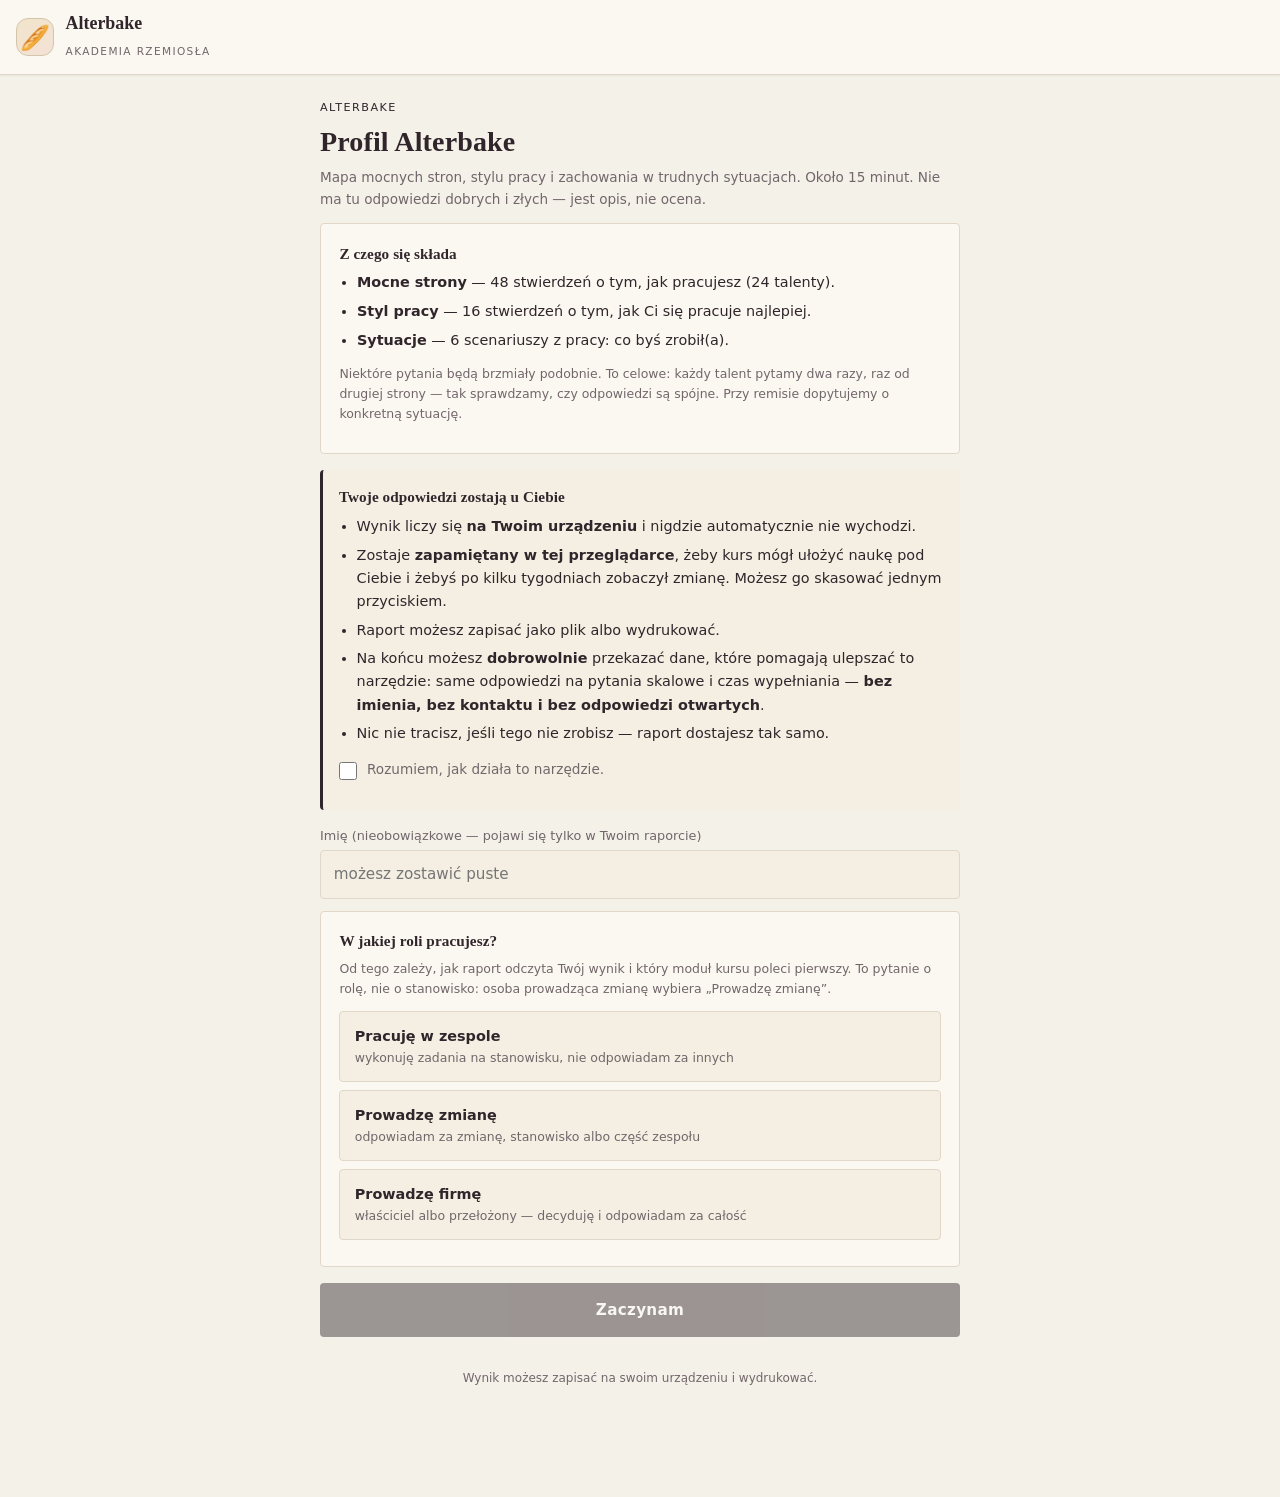
==== commit ff05d799: "Publikacja: ścieżki rozwoju spoza rzemiosła, Profil z rolą i archetypami, ewaluacja z wykresem (alte" ====
--- a/site/test/index.html
+++ b/site/test/index.html
@@ -126,6 +126,7 @@
 .pasek-wyp{height:100%;background:var(--akcent);border-radius:4px}
 .pasek-wyp.mocny{background:var(--ok)}
 .pasek-wyp.slaby{background:var(--uwaga)}
+.arch-wybrany{padding:.4rem .5rem;margin-left:-.5rem;margin-right:-.5rem;border-radius:var(--r-s);background:var(--karta-2)}
 
 .os{margin-bottom:.9rem}
 .os-glowa{display:flex;justify-content:space-between;font-size:.75rem;color:var(--tekst-cichy);margin-bottom:.2rem}
@@ -216,6 +217,9 @@
         <li><b>Styl pracy</b> — 16 stwierdzeń o tym, jak Ci się pracuje najlepiej.</li>
         <li><b>Sytuacje</b> — 6 scenariuszy z pracy: co byś zrobił(a).</li>
       </ul>
+      <p class="mini cichy">Niektóre pytania będą brzmiały podobnie. To celowe: każdy talent
+        pytamy dwa razy, raz od drugiej strony — tak sprawdzamy, czy odpowiedzi są spójne.
+        Przy remisie dopytujemy o konkretną sytuację.</p>
     </div>
 
     <div id="blok-wznowienia"></div>
@@ -228,6 +232,8 @@
       <label><span>Stanowisko lub rola</span>
         <input type="text" id="pole-rola" autocomplete="organization-title" maxlength="60" placeholder="np. Obsługa / Piekarz"></label>
     </div>
+
+    <div id="blok-roli"></div>
 
     <button class="glowny" id="btn-start" disabled>Zaczynam</button>
     <p class="stopka-info">Wynik możesz zapisać na swoim urządzeniu i wydrukować.</p>
@@ -376,6 +382,7 @@
 
   var stan = {
     imie: "", rola: "",
+    kontekstRola: "",      /* rola w pracy: pracownik | lider | wlasciciel ("" = nie wybrano) */
     odpowiedzi: {},        /* stwierdzenia talentów i charakteru */
     tiebreakery: {},       /* talent → agree|dk|disagree */
     scenariusze: {},       /* id scenariusza → id opcji */
@@ -531,8 +538,37 @@
     });
   }
 
+  /* ROLA W PRACY (27.09.2026). Trzy przyciski, słownik zamknięty. Wybór nie
+     jest wymagany — raport bez roli czyta się jak dla pracownika — ale jest
+     pytany w OBU reżimach, bo właściciel robi ten sam test co zespół i do
+     27.09.2026 dostawał raport pisany dla kogoś, kto szuka stanowiska. */
+  function rolaWPracy(id) {
+    return (D.ROLE_W_PRACY || []).filter(function (r) { return r.id === id; })[0] || null;
+  }
+  function rysujRole(wybrana) {
+    var box = el("blok-roli");
+    if (!box) return;
+    stan.kontekstRola = rolaWPracy(wybrana) ? wybrana : "";
+    box.innerHTML = '<div class="karta"><h3>W jakiej roli pracujesz?</h3>' +
+      '<p class="mini cichy">Od tego zależy, jak raport odczyta Twój wynik i który moduł kursu poleci pierwszy. ' +
+      "To pytanie o rolę, nie o stanowisko: osoba prowadząca zmianę wybiera „Prowadzę zmianę”.</p>" +
+      (D.ROLE_W_PRACY || []).map(function (r) {
+        return '<button type="button" class="opcja' + (r.id === stan.kontekstRola ? " wybrany" : "") +
+          '" data-rola="' + r.id + '"><b>' + esc(r.lbl) + "</b><br><span class=\"mini cichy\">" + esc(r.opis) + "</span></button>";
+      }).join("") + "</div>";
+    Array.prototype.forEach.call(box.querySelectorAll("[data-rola]"), function (b) {
+      b.addEventListener("click", function () {
+        stan.kontekstRola = b.getAttribute("data-rola");
+        Array.prototype.forEach.call(box.querySelectorAll("[data-rola]"), function (x) {
+          x.classList.toggle("wybrany", x === b);
+        });
+      });
+    });
+  }
+
   function rysujStart() {
     var t = TEKST_ZGODY[REZIM];
+    rysujRole("");
     el("blok-zgody").innerHTML =
       '<div class="zgoda"><h3>' + esc(t.naglowek) + "</h3><ul>" +
       t.punkty.map(function (p) { return "<li>" + p + "</li>"; }).join("") +
@@ -588,6 +624,10 @@
       zgodaE.addEventListener("change", function () { btn.disabled = !zgodaE.checked; });
       btn.textContent = "Zaczynam ewaluację";
       if (el("pola-osoby")) el("pola-osoby").innerHTML = "";
+      /* Roli nie pytamy drugi raz — ewaluacja porównuje z poprzednim wynikiem,
+         więc czyta ją stamtąd. Zmiana roli to nowy pełny Profil. */
+      if (el("blok-roli")) el("blok-roli").innerHTML = "";
+      stan.kontekstRola = ((stan.poprzedni.kontekst || {}).rola) || "";
     }
 
     if (zgoda) zgoda.addEventListener("change", function () { btn.disabled = !zgoda.checked; });
@@ -861,6 +901,23 @@
     return najlepszy;
   }
 
+  function listaArchetypow(talenty, wybrany) {
+    var pozycje = D.ARCHETYPY.map(function (a) {
+      var rdzen = a.core.filter(function (t) { return typeof talenty[t] === "number"; });
+      var srednia = rdzen.length ? rdzen.reduce(function (s, t) { return s + talenty[t]; }, 0) / rdzen.length : 0;
+      return { a: a, srednia: srednia };
+    }).sort(function (x, y) { return y.srednia - x.srednia; });
+    var maks = pozycje.length ? Math.max(pozycje[0].srednia, 0.01) : 1;
+    return pozycje.map(function (p) {
+      var jest = wybrany && wybrany.a.id === p.a.id;
+      var proc = Math.max(0, Math.round((p.srednia / maks) * 100));
+      return '<div class="pasek-obszaru' + (jest ? " arch-wybrany" : "") + '"><div class="pasek-glowa"><span>' +
+        (jest ? "<b>" : "") + esc(p.a.icon || "") + " " + esc(p.a.name) + (jest ? " · najbliższy</b>" : "") +
+        "</span><b>" + p.srednia.toFixed(1) + "</b></div>" +
+        '<div class="pasek-tor"><div class="pasek-wyp' + (jest ? " mocny" : "") + '" style="width:' + proc + '%"></div></div></div>';
+    }).join("");
+  }
+
   function dopasowanieRol(talenty) {
     return Object.keys(D.ROLE).map(function (id) {
       var r = D.ROLE[id], suma = 0, maks = 0;
@@ -895,6 +952,7 @@
     var rekord = S.zbudujRekord({
       rezim: REZIM,
       osoba: { imie: stan.imie, rola: stan.rola },
+      kontekst: { rola: stan.kontekstRola },
       obszary: w.obszary,
       charakter: w.charakter,
       talenty: w.talenty,
@@ -1039,6 +1097,7 @@
       ""
     ];
     if (arch) linie.push("Najbliższy typ: " + arch.a.name, "");
+    if (rolaWPracy(stan.kontekstRola)) linie.push("Rola w pracy: " + rolaWPracy(stan.kontekstRola).lbl, "");
     linie.push("Osiem obszarów (0-100):");
     Object.keys(w.obszary).sort(function (a, b) { return w.obszary[b] - w.obszary[a]; })
       .forEach(function (o) { linie.push("  " + D.OBSZARY[o] + ": " + w.obszary[o]); });
@@ -1091,15 +1150,16 @@
          Adres `../index.html` jest poprawny dla publikacji (`site/test/`
          → strona główna Akademii); w wersji firmowej ta gałąź nie działa. */
       /* DWA WYJŚCIA, W TEJ KOLEJNOŚCI. Piotr napisał „nie ma przycisku
-         zacznij korzystać z profilu" — i tym miejscem jest Rzemiosło
-         człowieka, jedyny moduł, który ten wynik CZYTA i dobiera do niego
-         lekcje. Leży na tym samym originie, więc od 16.09.2026 wynik
-         policzony przed chwilą FAKTYCZNIE tam zastaje — wcześniej to zdanie
-         opisywało zamiar, nie zachowanie programu. Kurs jest drugi, bo uczy
-         rzemiosła niezależnie od tego, co wyszło w Profilu. */
+         zacznij korzystać z profilu" — i tym miejscem jest zakładka „Mój
+         profil" kursu, która CZYTA ten wynik i dobiera do niego rozdziały
+         ścieżki „Komunikacja i relacje" (do 20.09.2026 robił to osobny moduł
+         Rzemiosło człowieka pod mistrz.html; wszedł do kursu). Leży na tym
+         samym originie, więc wynik policzony przed chwilą FAKTYCZNIE tam
+         zastaje. Kurs bez kotwicy jest drugi, bo uczy rzemiosła niezależnie
+         od tego, co wyszło w Profilu. */
       html += '<div class="rzad">' +
         '<a class="drugi" style="text-align:center;text-decoration:none;padding:.7rem 1rem" ' +
-        'href="../mistrz.html">Zobacz, co z tym zrobić →</a>' +
+        'href="../index.html#widok=profil">Zobacz, co z tym zrobić →</a>' +
         '<a class="drugi" style="text-align:center;text-decoration:none;padding:.7rem 1rem" ' +
         'href="../index.html">Kurs rzemiosła →</a></div>';
       /* WYSYŁKA DO PIEKARNI (09.09.2026, polecenie Piotra). Publiczny Profil
@@ -1132,12 +1192,12 @@
     var arch = archetyp(w.talenty);
     var role = dopasowanieRol(w.talenty);
     var obszaryPosortowane = Object.keys(w.obszary).sort(function (a, b) { return w.obszary[b] - w.obszary[a]; });
-    var najslabsze = obszaryPosortowane.slice(-3).reverse();
 
     var html = "";
     html += '<div class="nadtytul">' + (TRYB_KONTROLNY ? "Ewaluacja" : "Profil Alterbake") + '</div><h1>' +
       (TRYB_KONTROLNY ? "Co się zmieniło" : (stan.imie ? esc(stan.imie) : "Twój profil")) + "</h1>" +
       '<p class="cichy">' + (stan.rola ? esc(stan.rola) + " · " : "") +
+      (rolaWPracy(stan.kontekstRola) ? esc(rolaWPracy(stan.kontekstRola).lbl) + " · " : "") +
       new Date().toLocaleDateString("pl-PL") + "</p>";
 
     /* RÓŻNICA WOBEC POPRZEDNIEGO POMIARU. Pokazujemy ją jako pierwszą rzecz
@@ -1205,7 +1265,14 @@
         "<h2 style=\"margin-top:0\">" + esc(arch.a.icon || "") + " " + esc(arch.a.name) + "</h2>" +
         "<p>" + esc(arch.a.desc) + "</p>" +
         "<p class=\"mini\"><b>Gdzie się sprawdza:</b> " + esc(arch.a.fit) + "</p>" +
-        "<p class=\"mini\"><b>Na co uważać:</b> " + esc(arch.a.challenge) + "</p></div>";
+        "<p class=\"mini\"><b>Na co uważać:</b> " + esc(arch.a.challenge) + "</p>" +
+        /* WSZYSTKIE typy, wybrany podkreślony (27.09.2026, polecenie Piotra).
+           Sama etykieta bez listy nie mówi, skąd się wzięła ani jak blisko
+           był drugi typ — a to zwykle druga połowa prawdy o człowieku. */
+        '<h3 style="margin-top:1rem">Wszystkie typy — jak blisko każdego jesteś</h3>' +
+        listaArchetypow(w.talenty, arch) +
+        '<p class="cichy mini">Pasek to średnia talentów rdzenia danego typu. Dwa typy blisko siebie znaczą, że masz cechy obu — to informacja, nie remis do rozstrzygnięcia.</p>' +
+        "</div>";
     }
 
     html += '<div class="karta"><h2 style="margin-top:0">Osiem obszarów</h2>' +
@@ -1236,22 +1303,33 @@
       Object.keys(w.charakter).map(function (id) { return osCharakteru(id, w.charakter[id]); }).join("") +
       "</div>";
 
-    html += '<div class="karta"><h2 style="margin-top:0">Gdzie taki profil pracuje się najlepiej</h2>' +
-      role.map(function (r) {
-        return '<div class="pasek-obszaru"><div class="pasek-glowa"><span><b>' + esc(r.nazwa) + "</b> · " +
-          '<span class="cichy">' + esc(r.tag) + "</span></span><b>" + r.procent + "%</b></div>" +
-          '<div class="pasek-tor"><div class="pasek-wyp" style="width:' + r.procent + '%"></div></div></div>';
-      }).join("") +
-      '<p class="cichy mini">To podpowiedź do rozmowy, nie przydział stanowiska.</p></div>';
-
-    /* Pytania pogłębiające — materiał do rozmowy, dobierany do najsłabszych
-       obszarów. W reżimie zespołowym to jest część, którą czyta właściciel. */
-    html += '<div class="karta"><h2 style="margin-top:0">O co warto dopytać na rozmowie</h2>' +
-      najslabsze.map(function (o) {
-        var pytania = D.PYTANIA_POGLEBIAJACE[o] || [];
-        return "<h3>" + esc(D.OBSZARY[o]) + "</h3><ul>" +
-          pytania.map(function (p) { return "<li>" + esc(p) + "</li>"; }).join("") + "</ul>";
-      }).join("") + "</div>";
+    /* ROLA A PROFIL (27.09.2026). Dla osoby prowadzącej zmianę albo firmę
+       „gdzie taki profil pracuje się najlepiej" odpowiada na cudze pytanie —
+       ona nie szuka stanowiska. Zamiast tego: co ten wynik znaczy w jej roli,
+       jaki cień widzi zespół i od czego zacząć. Pracownik dostaje dopasowanie
+       stanowisk jak dotąd.
+       Karta „O co warto dopytać na rozmowie" ZESZŁA tego samego dnia — była
+       pisana dla rekrutera, a narzędzie jest dla pracownika. */
+    var rolaKontekst = rolaWPracy(stan.kontekstRola);
+    if (rolaKontekst && rolaKontekst.id !== "pracownik") {
+      var Tm = D.TALENTY[mocne[0]] || {};
+      html += '<div class="karta"><h2 style="margin-top:0">Twoja rola a profil</h2>' +
+        '<p class="mini"><b>' + esc(rolaKontekst.lbl) + ".</b> " + esc(rolaKontekst.raport.wstep) + "</p>" +
+        '<p class="mini"><b>Cień widoczny dla zespołu:</b> ' + esc(rolaKontekst.raport.cien) +
+        (Tm.shadow ? " Twój najmocniejszy talent to " + esc(Tm.name) + " — druga strona: " + esc(Tm.shadow) : "") + "</p>" +
+        '<p class="mini"><b>Od czego zacząć:</b> ' + esc(rolaKontekst.raport.start) + "</p>" +
+        '<p class="cichy mini">Rola nie zmienia punktacji — zmienia odczyt. Dopasowanie do stanowisk pomijamy, bo nie o to tu pytasz.</p></div>';
+    } else {
+      html += '<div class="karta"><h2 style="margin-top:0">Gdzie taki profil pracuje się najlepiej</h2>' +
+        role.map(function (r) {
+          return '<div class="pasek-obszaru"><div class="pasek-glowa"><span><b>' + esc(r.nazwa) + "</b> · " +
+            '<span class="cichy">' + esc(r.tag) + "</span></span><b>" + r.procent + "%</b></div>" +
+            '<div class="pasek-tor"><div class="pasek-wyp" style="width:' + r.procent + '%"></div></div></div>';
+        }).join("") +
+        '<p class="cichy mini">To podpowiedź do rozmowy, nie przydział stanowiska.</p>' +
+        (rolaKontekst ? '<p class="mini"><b>Od czego zacząć:</b> ' + esc(rolaKontekst.raport.start) + "</p>" : "") +
+        "</div>";
+    }
 
     html += '<p class="stopka-info bez-druku">Profil Alterbake · wynik z ' +
       Object.keys(stan.odpowiedzi).length + " odpowiedzi, " +
